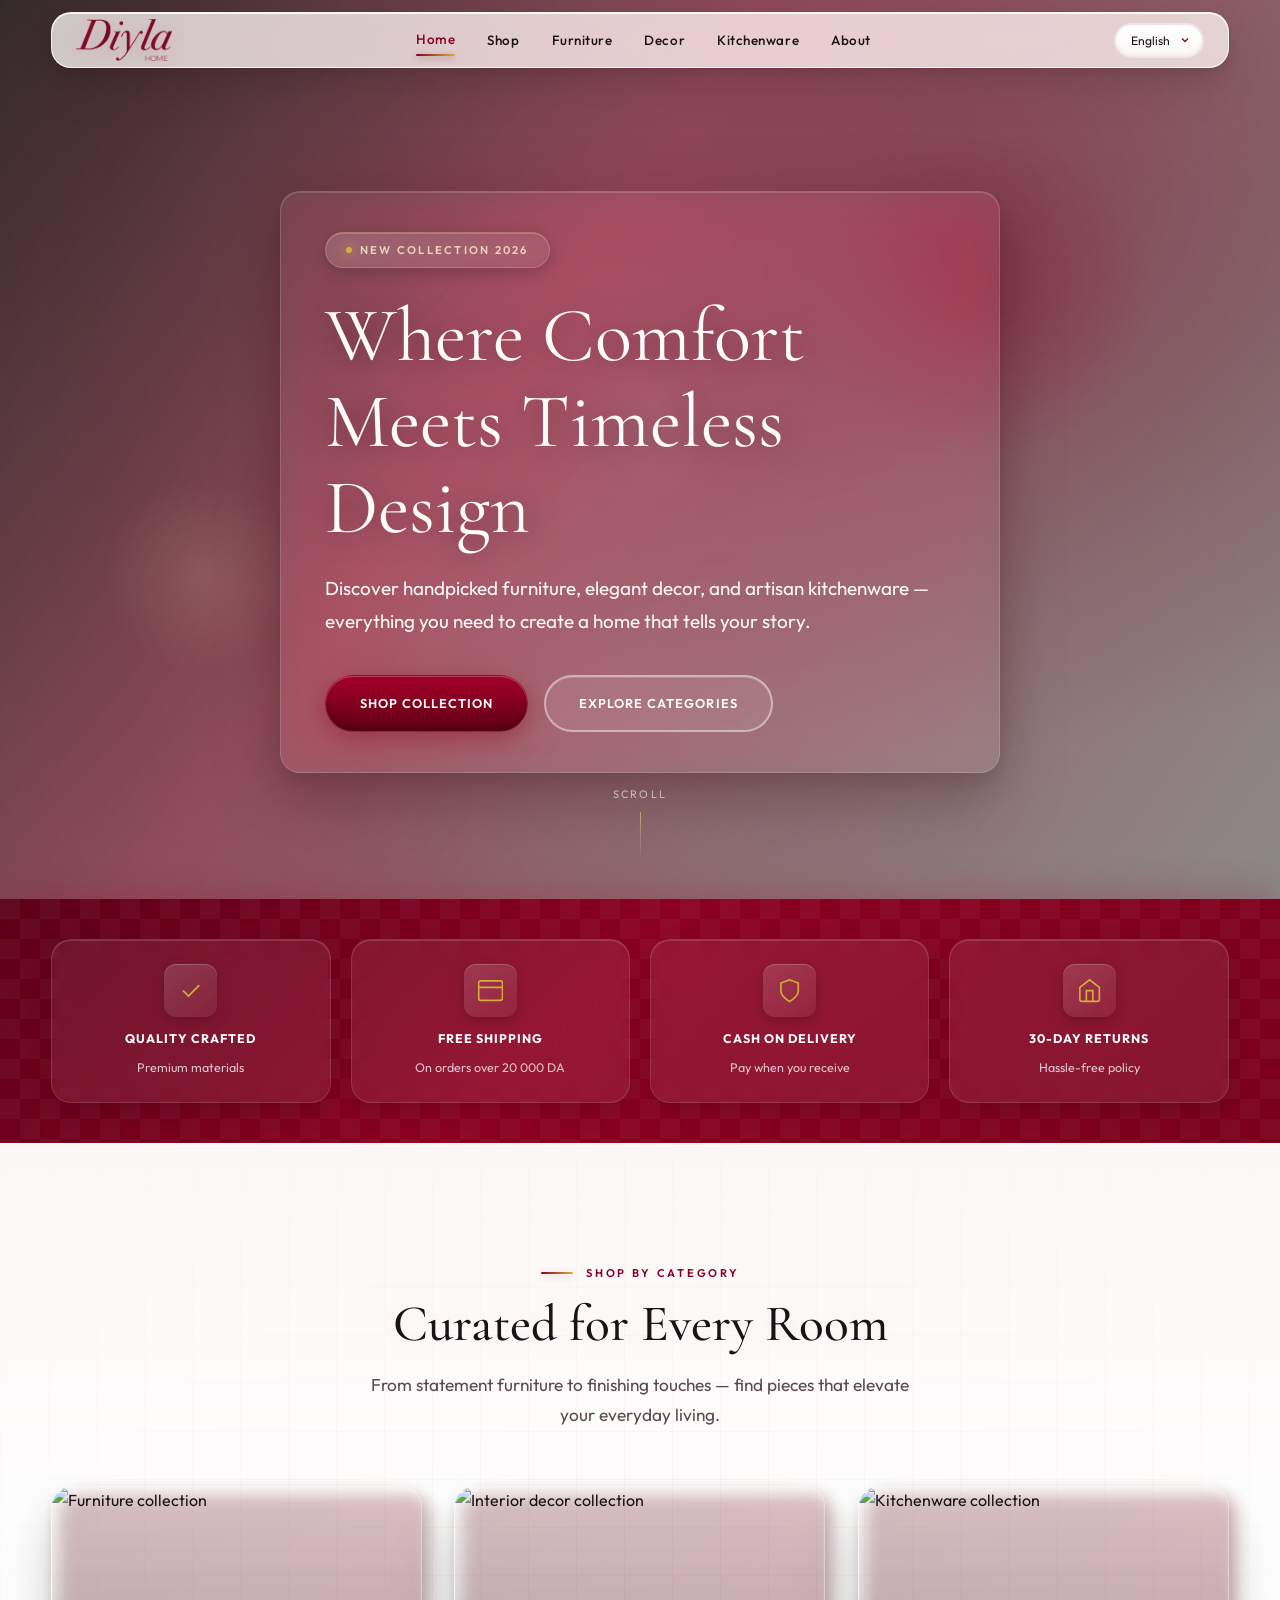
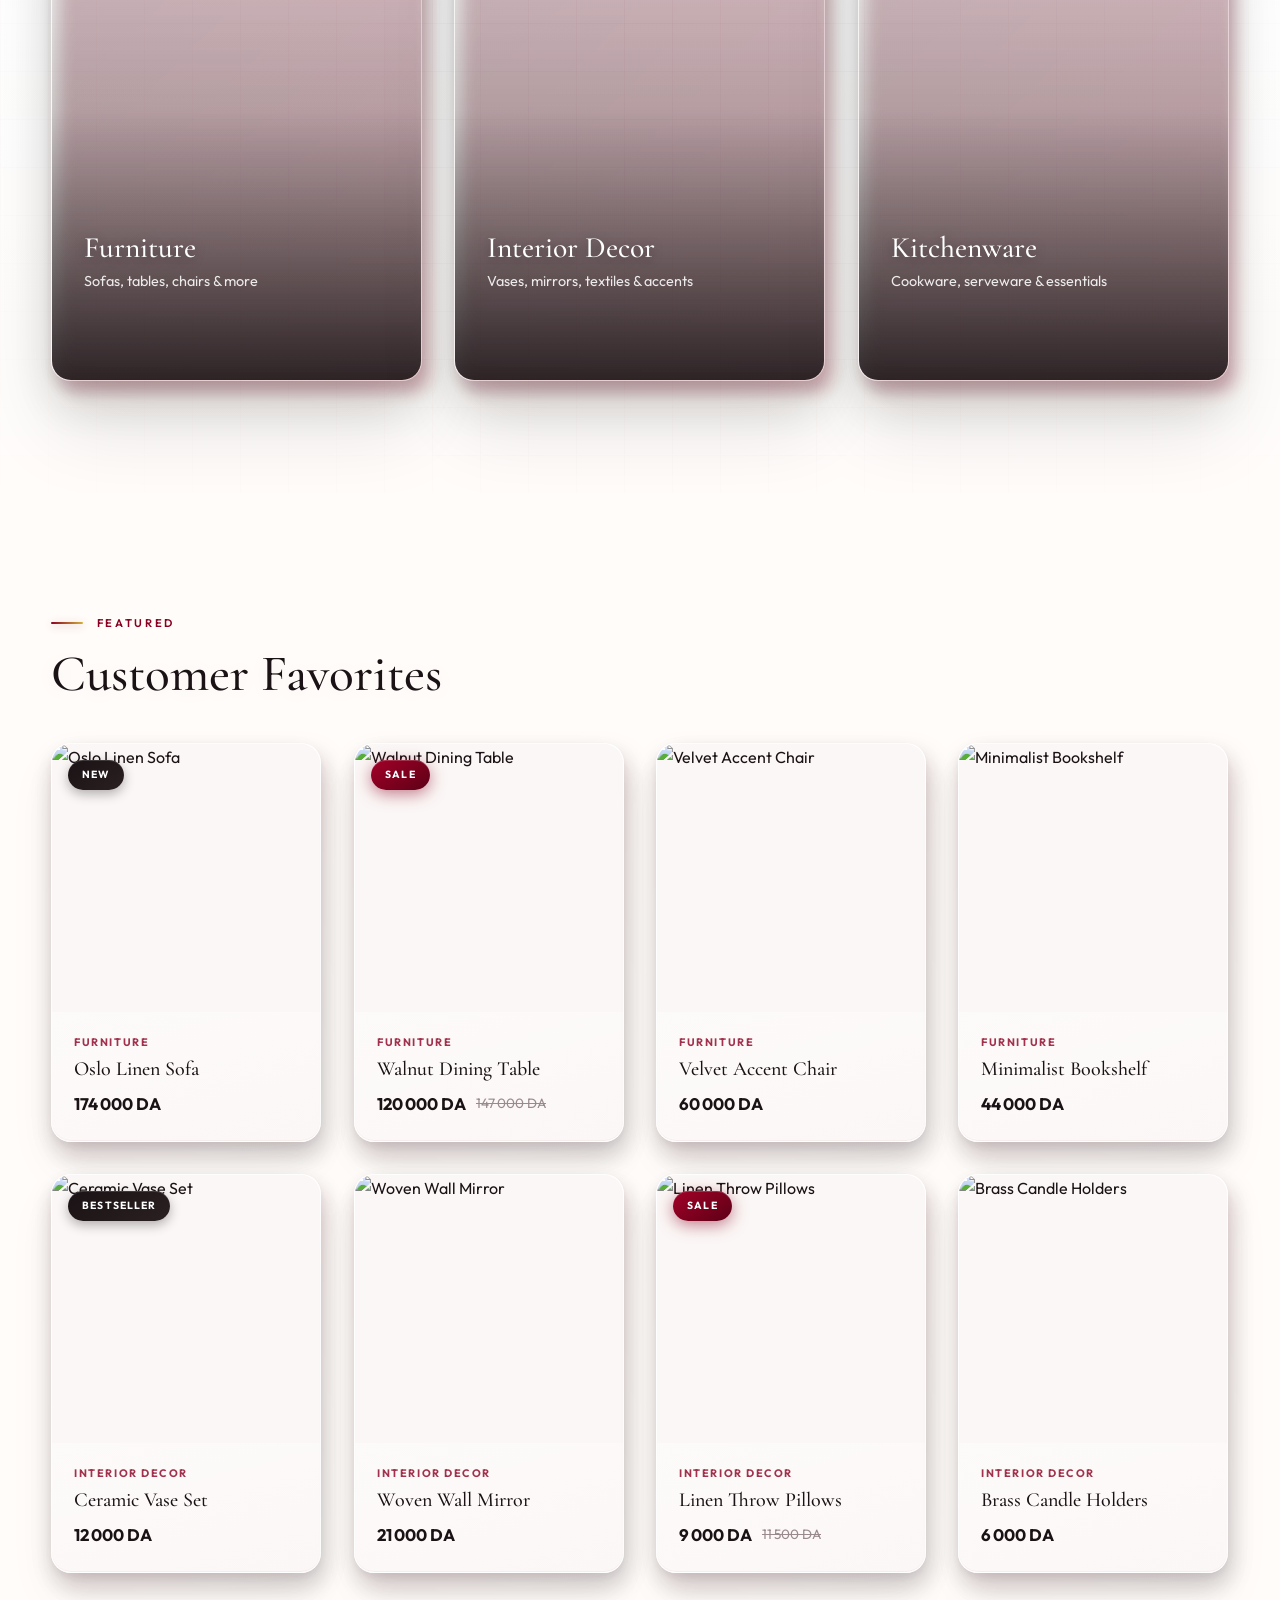
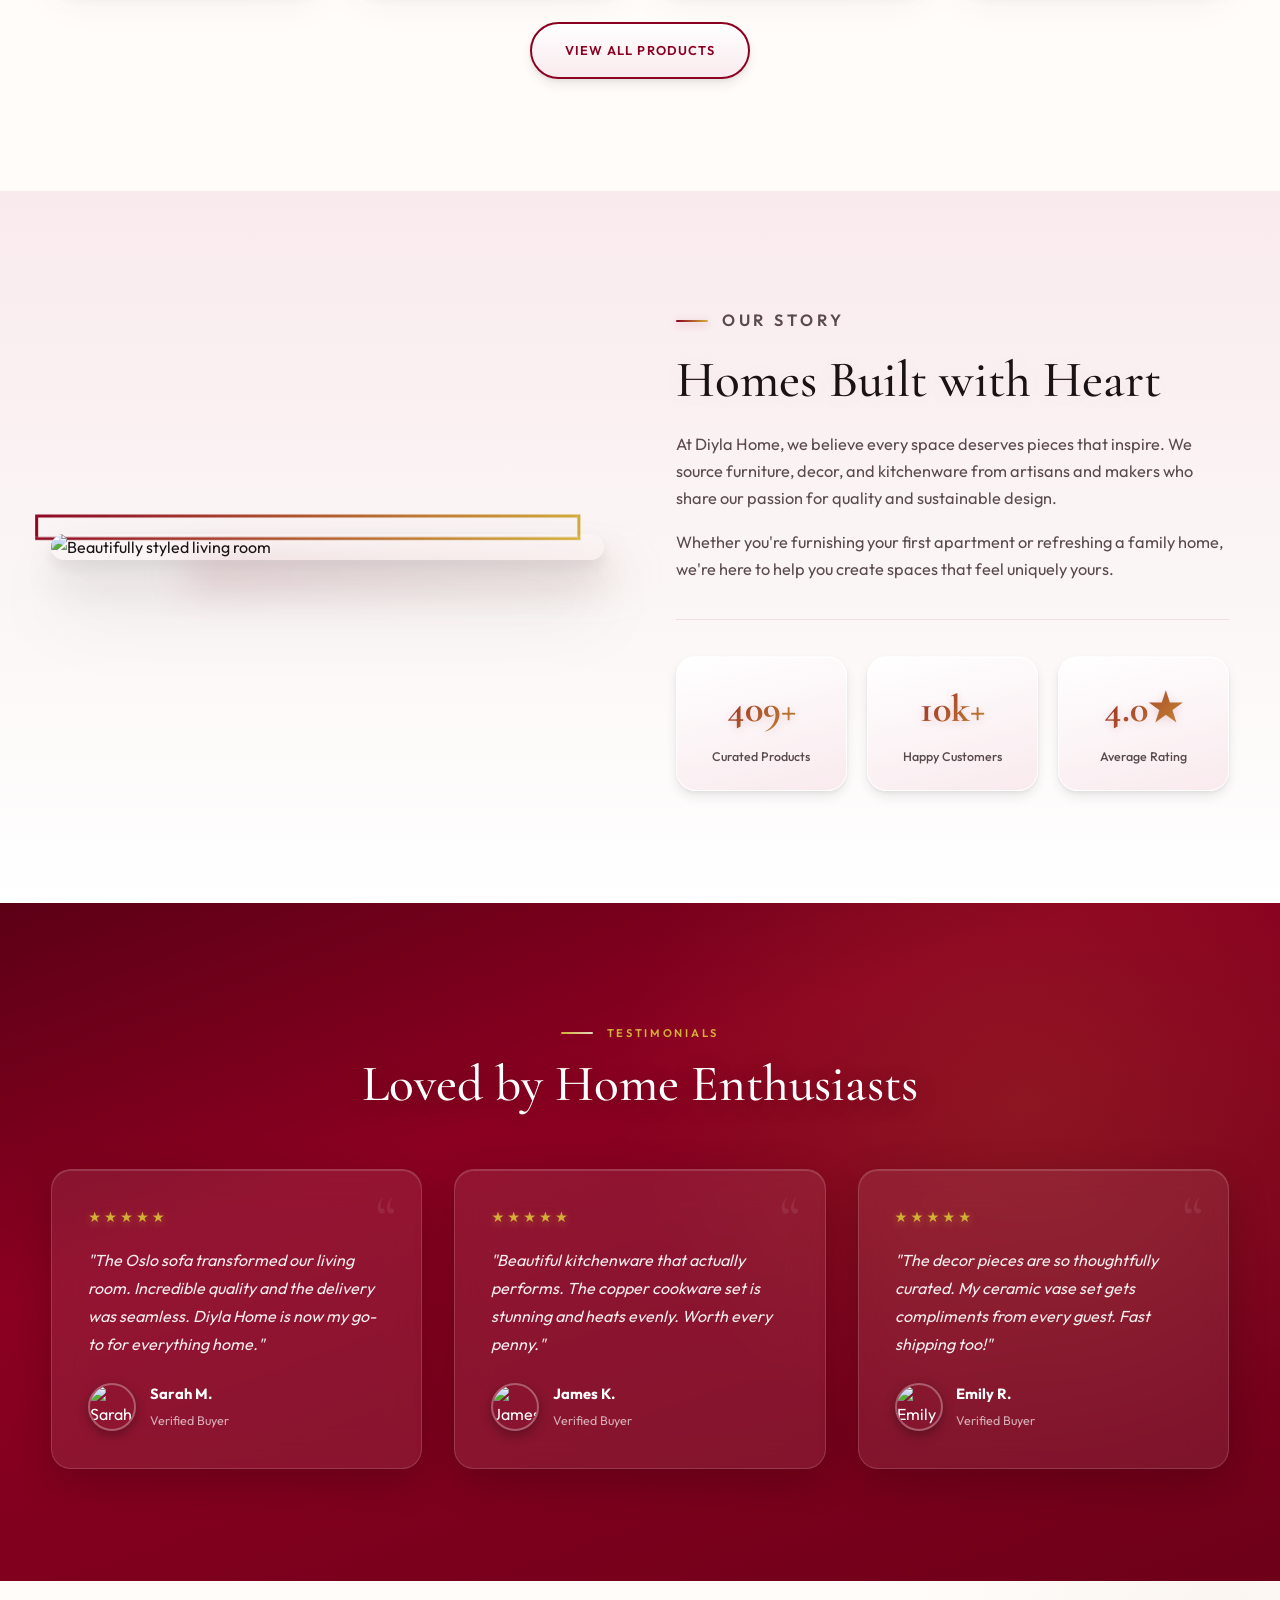
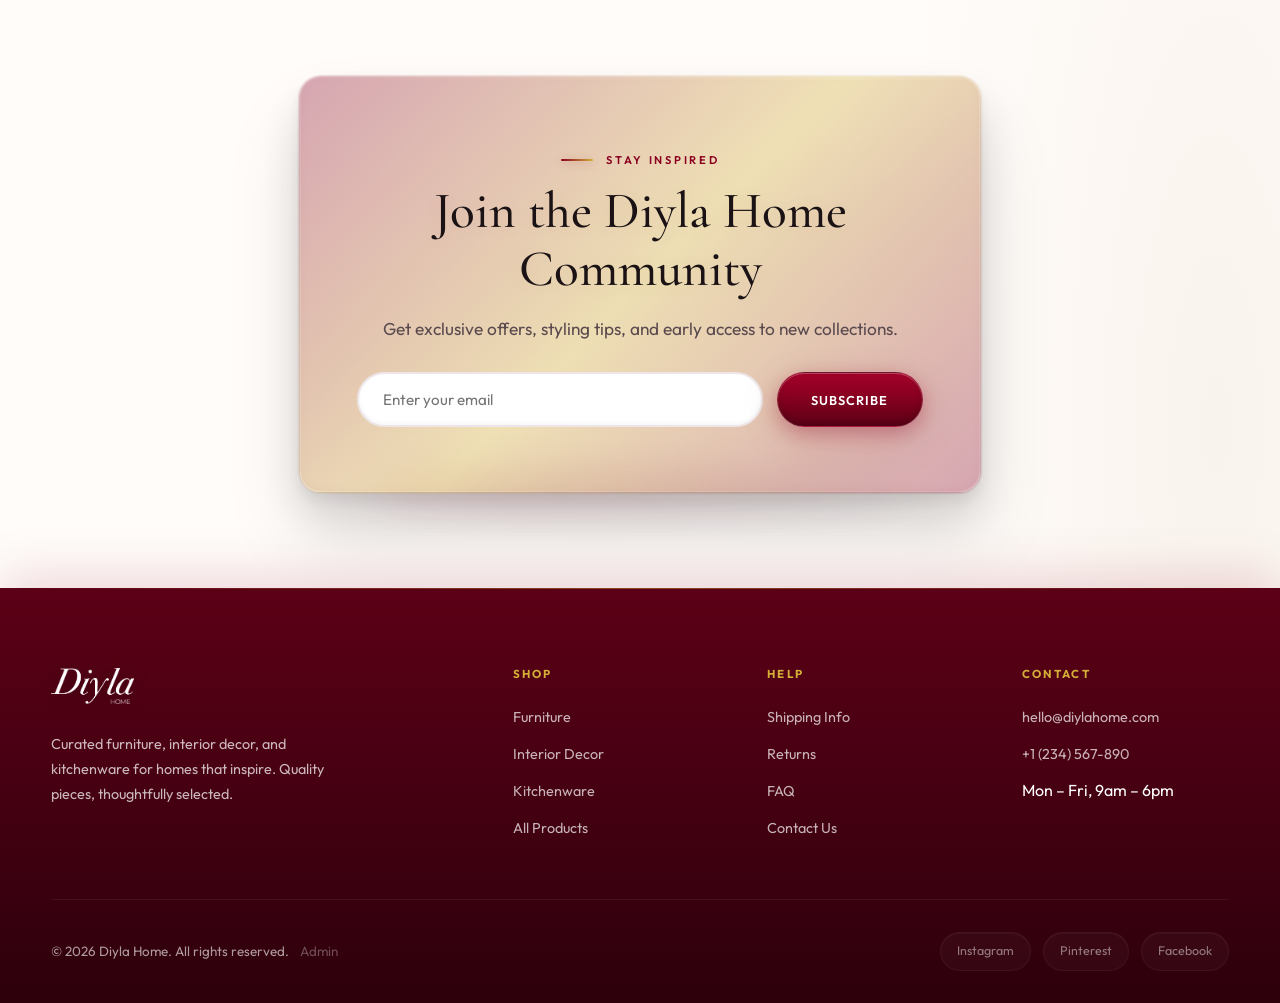
==== index.html @ 3c507c78 "Initial commit: Diyla Home storefront Static e-commerce site with shop, checkout, and admin dashboar" ====
<!DOCTYPE html>
<html lang="en" dir="ltr">
<head>
  <meta charset="UTF-8">
  <meta name="viewport" content="width=device-width, initial-scale=1.0">
  <meta name="description" content="Diyla Home — Curated furniture, interior decor, and kitchenware to transform your living space.">
  <title>Diyla Home — Furniture, Decor & Kitchenware</title>
  <link rel="preconnect" href="https://fonts.googleapis.com">
  <link rel="preconnect" href="https://fonts.gstatic.com" crossorigin>
  <link href="https://fonts.googleapis.com/css2?family=Cormorant+Garamond:ital,wght@0,400;0,500;0,600;1,400&family=Noto+Sans+Arabic:wght@300;400;500;600&family=Outfit:wght@300;400;500;600&display=swap" rel="stylesheet">
  <link rel="icon" href="assets/logo.png" type="image/png">
  <link rel="stylesheet" href="css/styles.css">
</head>
<body data-page="home">
  <!-- Header -->
  <header class="header">
    <div class="container header-inner">
      <a href="index.html" class="logo"><img src="assets/logo.png" alt="Diyla Home"></a>
      <nav class="nav">
        <a href="index.html" class="active" data-i18n="nav.home">Home</a>
        <a href="shop.html" data-i18n="nav.shop">Shop</a>
        <a href="shop.html?category=furniture" data-i18n="nav.furniture">Furniture</a>
        <a href="shop.html?category=decor" data-i18n="nav.decor">Decor</a>
        <a href="shop.html?category=kitchenware" data-i18n="nav.kitchenware">Kitchenware</a>
        <a href="#about" data-i18n="nav.about">About</a>
      </nav>
      <div class="header-actions">
        <select id="lang-switcher" class="lang-switcher" data-i18n-aria="aria.language" aria-label="Language">
          <option value="en">English</option>
          <option value="ar">العربية</option>
        </select>
        <button type="button" class="menu-toggle" data-i18n-aria="aria.toggleMenu" aria-label="Toggle menu">
          <span></span><span></span><span></span>
        </button>
      </div>
    </div>
    <nav class="mobile-nav">
      <a href="index.html" data-i18n="nav.home">Home</a>
      <a href="shop.html" data-i18n="nav.shop">Shop</a>
      <a href="shop.html?category=furniture" data-i18n="nav.furniture">Furniture</a>
      <a href="shop.html?category=decor" data-i18n="nav.decor">Decor</a>
      <a href="shop.html?category=kitchenware" data-i18n="nav.kitchenware">Kitchenware</a>
      <a href="#about" data-i18n="nav.about">About</a>
    </nav>
  </header>

  <!-- Hero -->
  <section class="hero">
    <div class="hero-bg" style="background-image: url('https://images.unsplash.com/photo-1618221195710-dd6b41faaea6?w=1920&q=80')"></div>
    <div class="hero-overlay"></div>
    <div class="hero-orbs" aria-hidden="true">
      <div class="hero-orb hero-orb--1"></div>
      <div class="hero-orb hero-orb--2"></div>
      <div class="hero-orb hero-orb--3"></div>
    </div>
    <div class="container hero-content">
      <div class="hero-panel">
        <span class="hero-badge" data-i18n="hero.badge">New Collection 2026</span>
        <h1 data-i18n="hero.title">Where Comfort Meets Timeless Design</h1>
        <p data-i18n="hero.subtitle">Discover handpicked furniture, elegant decor, and artisan kitchenware — everything you need to create a home that tells your story.</p>
        <div class="hero-buttons">
          <a href="shop.html" class="btn btn-primary" data-i18n="hero.shopCollection">Shop Collection</a>
          <a href="#categories" class="btn btn-outline" data-i18n="hero.exploreCategories">Explore Categories</a>
        </div>
      </div>
    </div>
    <div class="hero-scroll" aria-hidden="true">
      <span>Scroll</span>
      <div class="hero-scroll-line"></div>
    </div>
  </section>

  <!-- Trust Bar -->
  <section class="trust-bar">
    <div class="container trust-items">
      <div class="trust-item">
        <svg viewBox="0 0 24 24" fill="none" stroke="currentColor" stroke-width="1.5"><path d="M5 12l5 5L20 7"/></svg>
        <strong data-i18n="trust.qualityTitle">Quality Crafted</strong>
        <span data-i18n="trust.qualityDesc">Premium materials</span>
      </div>
      <div class="trust-item">
        <svg viewBox="0 0 24 24" fill="none" stroke="currentColor" stroke-width="1.5"><rect x="1" y="3" width="22" height="18" rx="2"/><path d="M1 9h22"/></svg>
        <strong data-i18n="trust.shippingTitle">Free Shipping</strong>
        <span data-i18n="trust.shippingDesc">On orders over 20 000 DA</span>
      </div>
      <div class="trust-item">
        <svg viewBox="0 0 24 24" fill="none" stroke="currentColor" stroke-width="1.5"><path d="M12 22s8-4 8-10V5l-8-3-8 3v7c0 6 8 10 8 10z"/></svg>
        <strong data-i18n="trust.secureTitle">Cash on Delivery</strong>
        <span data-i18n="trust.secureDesc">Pay when you receive</span>
      </div>
      <div class="trust-item">
        <svg viewBox="0 0 24 24" fill="none" stroke="currentColor" stroke-width="1.5"><path d="M3 9l9-7 9 7v11a2 2 0 01-2 2H5a2 2 0 01-2-2z"/><polyline points="9 22 9 12 15 12 15 22"/></svg>
        <strong data-i18n="trust.returnsTitle">30-Day Returns</strong>
        <span data-i18n="trust.returnsDesc">Hassle-free policy</span>
      </div>
    </div>
  </section>

  <!-- Categories -->
  <section class="categories reveal" id="categories">
    <div class="mesh-bg" aria-hidden="true"></div>
    <div class="container">
      <div class="section-header">
        <p class="section-label" data-i18n="categories.label">Shop by Category</p>
        <h2 class="section-title" data-i18n="categories.title">Curated for Every Room</h2>
        <p class="section-subtitle" data-i18n="categories.subtitle">From statement furniture to finishing touches — find pieces that elevate your everyday living.</p>
      </div>
      <div class="category-grid">
        <a href="shop.html?category=furniture" class="category-card reveal reveal-delay-1">
          <div class="category-card-inner">
            <img src="https://images.unsplash.com/photo-1616486338812-3dadae4b4ace?w=600&q=80" alt="Furniture collection">
            <div class="category-overlay">
              <h3 data-i18n="categories.furniture">Furniture</h3>
              <p data-i18n="categories.furnitureDesc">Sofas, tables, chairs & more</p>
              <span class="category-link" data-i18n="categories.shopNow">Shop Now →</span>
            </div>
          </div>
        </a>
        <a href="shop.html?category=decor" class="category-card reveal reveal-delay-2">
          <div class="category-card-inner">
            <img src="https://images.unsplash.com/photo-1616046229476-9f4d7d3e8ea1?w=600&q=80" alt="Interior decor collection">
            <div class="category-overlay">
              <h3 data-i18n="categories.decor">Interior Decor</h3>
              <p data-i18n="categories.decorDesc">Vases, mirrors, textiles & accents</p>
              <span class="category-link" data-i18n="categories.shopNow">Shop Now →</span>
            </div>
          </div>
        </a>
        <a href="shop.html?category=kitchenware" class="category-card reveal reveal-delay-3">
          <div class="category-card-inner">
            <img src="https://images.unsplash.com/photo-1556911220-bff31c812dba?w=600&q=80" alt="Kitchenware collection">
            <div class="category-overlay">
              <h3 data-i18n="categories.kitchenware">Kitchenware</h3>
              <p data-i18n="categories.kitchenwareDesc">Cookware, serveware & essentials</p>
              <span class="category-link" data-i18n="categories.shopNow">Shop Now →</span>
            </div>
          </div>
        </a>
      </div>
    </div>
  </section>

  <!-- Featured Products -->
  <section class="featured reveal">
    <div class="container">
      <div class="section-header" style="text-align:left;margin-bottom:2.5rem">
        <p class="section-label" data-i18n="featured.label">Featured</p>
        <h2 class="section-title" data-i18n="featured.title">Customer Favorites</h2>
      </div>
      <div class="product-grid"></div>
      <div style="text-align:center;margin-top:3rem">
        <a href="shop.html" class="btn btn-outline" data-i18n="featured.viewAll">View All Products</a>
      </div>
    </div>
  </section>

  <!-- Story -->
  <section class="story reveal" id="about">
    <div class="container story-grid">
      <div class="story-image">
        <div class="story-frame">
          <img src="https://images.unsplash.com/photo-1618220179428-22790b461013?w=700&q=80" alt="Beautifully styled living room">
        </div>
      </div>
      <div class="story-content">
        <p class="section-label" data-i18n="story.label">Our Story</p>
        <h2 class="section-title" data-i18n="story.title">Homes Built with Heart</h2>
        <p data-i18n="story.p1">At Diyla Home, we believe every space deserves pieces that inspire. We source furniture, decor, and kitchenware from artisans and makers who share our passion for quality and sustainable design.</p>
        <p data-i18n="story.p2">Whether you're furnishing your first apartment or refreshing a family home, we're here to help you create spaces that feel uniquely yours.</p>
        <div class="story-stats">
          <div class="stat">
            <strong>500+</strong>
            <span data-i18n="story.products">Curated Products</span>
          </div>
          <div class="stat">
            <strong>10k+</strong>
            <span data-i18n="story.customers">Happy Customers</span>
          </div>
          <div class="stat">
            <strong>4.9★</strong>
            <span data-i18n="story.rating">Average Rating</span>
          </div>
        </div>
      </div>
    </div>
  </section>

  <!-- Testimonials -->
  <section class="testimonials reveal">
    <div class="container">
      <div class="section-header">
        <p class="section-label" data-i18n="testimonials.label">Testimonials</p>
        <h2 class="section-title" data-i18n="testimonials.title">Loved by Home Enthusiasts</h2>
      </div>
      <div class="testimonial-grid">
        <div class="testimonial-card reveal reveal-delay-1">
          <div class="testimonial-stars">★★★★★</div>
          <p data-i18n="testimonials.quote1">"The Oslo sofa transformed our living room. Incredible quality and the delivery was seamless. Diyla Home is now my go-to for everything home."</p>
          <div class="testimonial-author">
            <img src="https://images.unsplash.com/photo-1494790108377-be9c29b29330?w=100&q=80" alt="Sarah M.">
            <div>
              <strong>Sarah M.</strong>
              <span data-i18n="testimonials.verified">Verified Buyer</span>
            </div>
          </div>
        </div>
        <div class="testimonial-card reveal reveal-delay-2">
          <div class="testimonial-stars">★★★★★</div>
          <p data-i18n="testimonials.quote2">"Beautiful kitchenware that actually performs. The copper cookware set is stunning and heats evenly. Worth every penny."</p>
          <div class="testimonial-author">
            <img src="https://images.unsplash.com/photo-1507003211169-0a1dd7228f2d?w=100&q=80" alt="James K.">
            <div>
              <strong>James K.</strong>
              <span data-i18n="testimonials.verified">Verified Buyer</span>
            </div>
          </div>
        </div>
        <div class="testimonial-card reveal reveal-delay-3">
          <div class="testimonial-stars">★★★★★</div>
          <p data-i18n="testimonials.quote3">"The decor pieces are so thoughtfully curated. My ceramic vase set gets compliments from every guest. Fast shipping too!"</p>
          <div class="testimonial-author">
            <img src="https://images.unsplash.com/photo-1438761681033-6461ffad8d80?w=100&q=80" alt="Emily R.">
            <div>
              <strong>Emily R.</strong>
              <span data-i18n="testimonials.verified">Verified Buyer</span>
            </div>
          </div>
        </div>
      </div>
    </div>
  </section>

  <!-- Newsletter -->
  <section class="newsletter reveal">
    <div class="container">
      <div class="newsletter-box">
        <p class="section-label" data-i18n="newsletter.label">Stay Inspired</p>
        <h2 class="section-title" data-i18n="newsletter.title">Join the Diyla Home Community</h2>
        <p class="section-subtitle" style="margin:0 auto" data-i18n="newsletter.subtitle">Get exclusive offers, styling tips, and early access to new collections.</p>
        <form class="newsletter-form">
          <input type="email" data-i18n-placeholder="newsletter.placeholder" placeholder="Enter your email" required data-i18n-aria="aria.email" aria-label="Email address">
          <button type="submit" class="btn btn-primary" data-i18n="newsletter.subscribe">Subscribe</button>
        </form>
      </div>
    </div>
  </section>

  <!-- Footer -->
  <footer class="footer">
    <div class="container">
      <div class="footer-grid">
        <div class="footer-brand">
          <a href="index.html" class="logo logo--on-dark"><img src="assets/logo-white.png" alt="Diyla Home"></a>
          <p data-i18n="footer.tagline">Curated furniture, interior decor, and kitchenware for homes that inspire. Quality pieces, thoughtfully selected.</p>
        </div>
        <div>
          <h4 data-i18n="footer.shop">Shop</h4>
          <ul>
            <li><a href="shop.html?category=furniture" data-i18n="nav.furniture">Furniture</a></li>
            <li><a href="shop.html?category=decor" data-i18n="footer.interiorDecor">Interior Decor</a></li>
            <li><a href="shop.html?category=kitchenware" data-i18n="nav.kitchenware">Kitchenware</a></li>
            <li><a href="shop.html" data-i18n="footer.allProducts">All Products</a></li>
          </ul>
        </div>
        <div>
          <h4 data-i18n="footer.help">Help</h4>
          <ul>
            <li><a href="#" data-i18n="footer.shippingInfo">Shipping Info</a></li>
            <li><a href="#" data-i18n="footer.returns">Returns</a></li>
            <li><a href="#" data-i18n="footer.faq">FAQ</a></li>
            <li><a href="#" data-i18n="footer.contactUs">Contact Us</a></li>
          </ul>
        </div>
        <div>
          <h4 data-i18n="footer.contact">Contact</h4>
          <ul>
            <li><a href="mailto:hello@diylahome.com">hello@diylahome.com</a></li>
            <li><a href="tel:+1234567890">+1 (234) 567-890</a></li>
            <li data-i18n="footer.hours">Mon – Fri, 9am – 6pm</li>
          </ul>
        </div>
      </div>
      <div class="footer-bottom">
        <span><span data-i18n="footer.copyright">© 2026 Diyla Home. All rights reserved.</span> <a href="admin/login.html" style="opacity:0.5;margin-left:0.5rem" data-i18n="footer.admin">Admin</a></span>
        <div class="social-links">
          <a href="#" data-i18n-aria="aria.instagram" aria-label="Instagram">Instagram</a>
          <a href="#" data-i18n-aria="aria.pinterest" aria-label="Pinterest">Pinterest</a>
          <a href="#" data-i18n-aria="aria.facebook" aria-label="Facebook">Facebook</a>
        </div>
      </div>
    </div>
  </footer>

  <button type="button" class="back-to-top" aria-label="Back to top">
    <svg viewBox="0 0 24 24" fill="none" stroke="currentColor" stroke-width="2">
      <path d="M12 19V5M5 12l7-7 7 7"/>
    </svg>
  </button>

  <script src="js/locales/en.js"></script>
  <script src="js/locales/ar.js"></script>
  <script src="js/i18n.js"></script>
  <script src="js/products.js"></script>
  <script src="js/orders.js"></script>
  <script src="js/cart.js"></script>
  <script src="js/effects.js"></script>
  <script src="js/main.js"></script>
</body>
</html>
---- css/styles.css ----
/* Diyla Home — 3D Premium Experience */

:root {
  --color-cream: #fbf7f6;
  --color-warm-white: #fffcfa;
  --color-charcoal: #1a1214;
  --color-stone: #5a4a4e;
  --color-muted: #9a8a8e;
  --color-brand: #8b0021;
  --color-brand-dark: #5c0016;
  --color-brand-mid: #6e0019;
  --color-brand-light: #f9eaee;
  --color-brand-glow: rgba(139, 0, 33, 0.22);
  --color-accent: #c9a87c;
  --color-accent-light: #e8d5bc;
  --color-gold: #d4af37;
  --color-border: #ede5e7;
  --font-display: "Cormorant Garamond", Georgia, serif;
  --font-body: "Outfit", system-ui, sans-serif;
  --shadow-3d-sm: 0 2px 4px rgba(26, 18, 20, 0.06), 0 6px 12px rgba(26, 18, 20, 0.08);
  --shadow-3d-md: 0 4px 8px rgba(26, 18, 20, 0.06), 0 12px 28px rgba(26, 18, 20, 0.1), 0 24px 48px rgba(26, 18, 20, 0.06);
  --shadow-3d-lg: 0 8px 16px rgba(26, 18, 20, 0.08), 0 24px 48px rgba(26, 18, 20, 0.12), 0 48px 80px rgba(26, 18, 20, 0.1);
  --shadow-brand: 0 6px 20px rgba(139, 0, 33, 0.3), 0 12px 40px rgba(139, 0, 33, 0.15);
  --shadow-inset: inset 0 1px 0 rgba(255, 255, 255, 0.6), inset 0 -2px 4px rgba(26, 18, 20, 0.04);
  --radius: 12px;
  --radius-lg: 20px;
  --radius-pill: 100px;
  --transition: 0.4s cubic-bezier(0.34, 1.2, 0.64, 1);
  --header-height: 80px;
  --perspective: 1400px;
}

*, *::before, *::after { box-sizing: border-box; margin: 0; padding: 0; }

html { scroll-behavior: smooth; }

body {
  font-family: var(--font-body);
  font-size: 16px;
  line-height: 1.65;
  color: var(--color-charcoal);
  background: var(--color-warm-white);
  -webkit-font-smoothing: antialiased;
  overflow-x: hidden;
  perspective: var(--perspective);
}

body::before {
  content: "";
  position: fixed;
  inset: 0;
  background:
    radial-gradient(ellipse 70% 50% at 10% 0%, var(--color-brand-glow), transparent 55%),
    radial-gradient(ellipse 50% 40% at 95% 90%, rgba(201, 168, 124, 0.1), transparent 50%),
    radial-gradient(ellipse 40% 30% at 50% 50%, rgba(139, 0, 33, 0.03), transparent 60%);
  pointer-events: none;
  z-index: -2;
}

.mesh-bg {
  position: absolute;
  inset: 0;
  background-image:
    linear-gradient(rgba(139, 0, 33, 0.03) 1px, transparent 1px),
    linear-gradient(90deg, rgba(139, 0, 33, 0.03) 1px, transparent 1px);
  background-size: 48px 48px;
  mask-image: radial-gradient(ellipse 80% 70% at 50% 50%, black, transparent);
  pointer-events: none;
  z-index: 0;
}

img { max-width: 100%; height: auto; display: block; }
a { color: inherit; text-decoration: none; }
button { font-family: inherit; cursor: pointer; border: none; background: none; }
ul { list-style: none; }

.container {
  width: min(1280px, 92%);
  margin: 0 auto;
  position: relative;
  z-index: 1;
}

/* Typography */
h1, h2, h3, h4 {
  font-family: var(--font-display);
  font-weight: 500;
  line-height: 1.12;
}

.section-label {
  font-size: 0.7rem;
  font-weight: 600;
  letter-spacing: 0.24em;
  text-transform: uppercase;
  color: var(--color-brand);
  margin-bottom: 0.85rem;
  display: inline-flex;
  align-items: center;
  gap: 0.85rem;
}

.section-label::before {
  content: "";
  width: 32px;
  height: 2px;
  background: linear-gradient(90deg, var(--color-brand), var(--color-gold));
  border-radius: 2px;
  box-shadow: 0 2px 8px rgba(139, 0, 33, 0.3);
}

.section-title {
  font-size: clamp(2.1rem, 4.5vw, 3.2rem);
  color: var(--color-charcoal);
  margin-bottom: 1rem;
  text-shadow: 0 2px 20px rgba(139, 0, 33, 0.08);
}

.section-subtitle {
  font-size: 1.08rem;
  color: var(--color-stone);
  max-width: 560px;
  line-height: 1.75;
}

.section-header { text-align: center; margin-bottom: 3.5rem; }
.section-header .section-subtitle { margin: 0 auto; }

/* 3D Buttons */
.btn {
  display: inline-flex;
  align-items: center;
  justify-content: center;
  gap: 0.5rem;
  padding: 1rem 2.1rem;
  font-size: 0.8rem;
  font-weight: 600;
  letter-spacing: 0.08em;
  text-transform: uppercase;
  border-radius: var(--radius-pill);
  transition: all var(--transition);
  position: relative;
  transform-style: preserve-3d;
}

.btn-primary {
  background: linear-gradient(180deg, #a30028 0%, var(--color-brand) 40%, var(--color-brand-dark) 100%);
  color: white;
  box-shadow:
    var(--shadow-brand),
    inset 0 1px 0 rgba(255, 255, 255, 0.25),
    inset 0 -3px 6px rgba(0, 0, 0, 0.15);
  border: 1px solid rgba(255, 255, 255, 0.1);
}

.btn-primary:hover {
  transform: translateY(-4px) translateZ(8px);
  box-shadow:
    0 14px 36px rgba(139, 0, 33, 0.4),
    0 6px 16px rgba(139, 0, 33, 0.2),
    inset 0 1px 0 rgba(255, 255, 255, 0.3);
}

.btn-primary:active {
  transform: translateY(-1px);
  box-shadow: 0 4px 12px rgba(139, 0, 33, 0.3), inset 0 2px 6px rgba(0, 0, 0, 0.2);
}

.btn-outline {
  border: 2px solid var(--color-brand);
  color: var(--color-brand);
  background: linear-gradient(180deg, white, var(--color-brand-light));
  box-shadow: var(--shadow-3d-sm), inset 0 1px 0 white;
}

.btn-outline:hover {
  background: linear-gradient(180deg, var(--color-brand), var(--color-brand-dark));
  color: white;
  transform: translateY(-3px);
  box-shadow: var(--shadow-brand);
}

.btn-ghost { color: var(--color-charcoal); padding: 0.55rem; border-radius: var(--radius); }
.btn-ghost:hover { color: var(--color-brand); background: var(--color-brand-light); }

/* Header — floating glass bar */
.header {
  position: fixed;
  top: 0;
  left: 0;
  right: 0;
  z-index: 1000;
  padding: 0.75rem 0;
  transition: all var(--transition);
}

.header-inner {
  display: flex;
  align-items: center;
  justify-content: space-between;
  height: 56px;
  padding: 0 1.5rem;
  background: rgba(255, 252, 250, 0.75);
  backdrop-filter: blur(24px) saturate(1.6);
  -webkit-backdrop-filter: blur(24px) saturate(1.6);
  border: 1px solid rgba(255, 255, 255, 0.8);
  border-radius: var(--radius-lg);
  box-shadow:
    var(--shadow-3d-md),
    inset 0 1px 0 rgba(255, 255, 255, 0.9),
    0 0 0 1px rgba(139, 0, 33, 0.04);
  transform: translateZ(0);
}

.header.scrolled .header-inner {
  background: rgba(255, 252, 250, 0.92);
  box-shadow: var(--shadow-3d-lg), 0 0 40px rgba(139, 0, 33, 0.06);
}

.logo { display: inline-flex; align-items: center; line-height: 0; flex-shrink: 0; }
.logo img { display: block; height: 38px; width: auto; object-fit: contain; }
.header .logo img {
  height: 42px;
  filter: drop-shadow(0 4px 12px rgba(139, 0, 33, 0.2));
  transition: transform var(--transition), filter var(--transition);
}
.logo:hover img { transform: scale(1.05) translateZ(4px); filter: drop-shadow(0 6px 16px rgba(139, 0, 33, 0.35)); }
.logo--on-dark img { height: 36px; filter: drop-shadow(0 2px 8px rgba(0, 0, 0, 0.3)); }

.nav { display: flex; align-items: center; gap: 2rem; }

.nav a {
  font-size: 0.84rem;
  font-weight: 500;
  letter-spacing: 0.04em;
  position: relative;
  padding: 0.4rem 0;
  transition: color var(--transition), transform var(--transition);
}

.nav a::after {
  content: "";
  position: absolute;
  bottom: 0;
  left: 0;
  width: 0;
  height: 2px;
  background: linear-gradient(90deg, var(--color-brand), var(--color-gold));
  border-radius: 2px;
  box-shadow: 0 2px 6px rgba(139, 0, 33, 0.4);
  transition: width var(--transition);
}

.nav a:hover, .nav a.active { color: var(--color-brand); transform: translateY(-1px); }
.nav a:hover::after, .nav a.active::after { width: 100%; }

.header-actions { display: flex; align-items: center; gap: 0.65rem; }

.menu-toggle { display: none; flex-direction: column; gap: 5px; padding: 0.5rem; }
.menu-toggle span {
  display: block;
  width: 22px;
  height: 2px;
  background: var(--color-charcoal);
  border-radius: 2px;
  transition: all var(--transition);
}

/* Hero — immersive 3D scene */
.hero {
  position: relative;
  min-height: 100vh;
  display: flex;
  align-items: center;
  overflow: hidden;
  perspective: var(--perspective);
}

.hero-bg {
  position: absolute;
  inset: -5%;
  background-size: cover;
  background-position: center;
  transform: scale(1.08);
  will-change: transform;
  transition: transform 0.1s linear;
}

.hero-overlay {
  position: absolute;
  inset: 0;
  background:
    linear-gradient(125deg, rgba(26, 18, 20, 0.88) 0%, rgba(92, 0, 22, 0.65) 40%, rgba(26, 18, 20, 0.5) 100%),
    radial-gradient(ellipse at 75% 25%, rgba(139, 0, 33, 0.35), transparent 55%),
    radial-gradient(ellipse at 20% 80%, rgba(201, 168, 124, 0.12), transparent 50%);
}

.hero-orbs { position: absolute; inset: 0; overflow: hidden; pointer-events: none; z-index: 1; }

.hero-orb {
  position: absolute;
  border-radius: 50%;
  filter: blur(1px);
  animation: floatOrb 8s ease-in-out infinite;
}

.hero-orb--1 {
  width: 320px; height: 320px;
  top: 15%; right: 10%;
  background: radial-gradient(circle, rgba(139, 0, 33, 0.25), transparent 70%);
  animation-delay: 0s;
}

.hero-orb--2 {
  width: 200px; height: 200px;
  bottom: 25%; left: 8%;
  background: radial-gradient(circle, rgba(201, 168, 124, 0.2), transparent 70%);
  animation-delay: -3s;
}

.hero-orb--3 {
  width: 140px; height: 140px;
  top: 40%; left: 45%;
  background: radial-gradient(circle, rgba(255, 255, 255, 0.08), transparent 70%);
  animation-delay: -5s;
}

@keyframes floatOrb {
  0%, 100% { transform: translateY(0) translateZ(0) scale(1); }
  50% { transform: translateY(-30px) translateZ(20px) scale(1.05); }
}

.hero-content {
  position: relative;
  z-index: 2;
  padding: calc(var(--header-height) + 4rem) 0 5rem;
  max-width: 720px;
  color: var(--color-warm-white);
}

.hero-panel {
  padding: 2.5rem 2.75rem;
  background: rgba(255, 255, 255, 0.06);
  backdrop-filter: blur(20px) saturate(1.4);
  border: 1px solid rgba(255, 255, 255, 0.15);
  border-radius: var(--radius-lg);
  box-shadow:
    var(--shadow-3d-lg),
    inset 0 1px 0 rgba(255, 255, 255, 0.15),
    0 0 60px rgba(139, 0, 33, 0.15);
  transform: translateZ(30px);
  transform-style: preserve-3d;
}

.hero-badge {
  display: inline-flex;
  align-items: center;
  gap: 0.5rem;
  padding: 0.5rem 1.25rem;
  background: linear-gradient(135deg, rgba(255, 255, 255, 0.12), rgba(255, 255, 255, 0.04));
  backdrop-filter: blur(12px);
  border: 1px solid rgba(201, 168, 124, 0.4);
  border-radius: var(--radius-pill);
  font-size: 0.7rem;
  font-weight: 600;
  letter-spacing: 0.2em;
  text-transform: uppercase;
  margin-bottom: 1.5rem;
  color: var(--color-accent-light);
  box-shadow: 0 4px 16px rgba(0, 0, 0, 0.2), inset 0 1px 0 rgba(255, 255, 255, 0.2);
  animation: fadeUp3d 0.9s ease forwards;
}

.hero-badge::before {
  content: "";
  width: 6px; height: 6px;
  background: var(--color-gold);
  border-radius: 50%;
  box-shadow: 0 0 12px var(--color-gold);
  animation: pulse 2s ease infinite;
}

@keyframes pulse {
  0%, 100% { opacity: 1; transform: scale(1); }
  50% { opacity: 0.6; transform: scale(0.85); }
}

.hero h1 {
  font-size: clamp(2.8rem, 6.5vw, 4.8rem);
  font-weight: 400;
  margin-bottom: 1.35rem;
  text-shadow: 0 4px 30px rgba(0, 0, 0, 0.4), 0 0 60px rgba(139, 0, 33, 0.2);
  animation: fadeUp3d 0.9s ease 0.1s forwards;
  opacity: 0;
}

.hero p {
  font-size: 1.18rem;
  line-height: 1.75;
  opacity: 0.92;
  margin-bottom: 2.25rem;
  animation: fadeUp3d 0.9s ease 0.2s forwards;
  opacity: 0;
}

.hero-buttons {
  display: flex;
  flex-wrap: wrap;
  gap: 1rem;
  animation: fadeUp3d 0.9s ease 0.3s forwards;
  opacity: 0;
}

.hero .btn-outline {
  border-color: rgba(255, 255, 255, 0.45);
  color: white;
  background: rgba(255, 255, 255, 0.08);
  backdrop-filter: blur(8px);
  box-shadow: inset 0 1px 0 rgba(255, 255, 255, 0.15);
}

.hero .btn-outline:hover {
  background: white;
  color: var(--color-brand);
  border-color: white;
}

.hero-scroll {
  position: absolute;
  bottom: 2.5rem;
  left: 50%;
  transform: translateX(-50%);
  z-index: 2;
  display: flex;
  flex-direction: column;
  align-items: center;
  gap: 0.5rem;
  color: rgba(255, 255, 255, 0.6);
  font-size: 0.68rem;
  letter-spacing: 0.2em;
  text-transform: uppercase;
  animation: bounce 2.5s ease infinite;
}

.hero-scroll-line {
  width: 1px;
  height: 48px;
  background: linear-gradient(180deg, var(--color-accent), transparent);
  border-radius: 2px;
}

@keyframes bounce {
  0%, 100% { transform: translateX(-50%) translateY(0); }
  50% { transform: translateX(-50%) translateY(8px); }
}

@keyframes fadeUp3d {
  from { opacity: 0; transform: translateY(40px) rotateX(8deg); }
  to { opacity: 1; transform: translateY(0) rotateX(0); }
}

/* Trust bar — 3D glass tiles */
.trust-bar {
  background: linear-gradient(135deg, var(--color-brand-dark) 0%, var(--color-brand) 45%, #7a001c 100%);
  color: white;
  padding: 2.5rem 0;
  position: relative;
  overflow: hidden;
  margin-top: -1px;
  box-shadow: 0 -8px 32px rgba(139, 0, 33, 0.2);
}

.trust-bar::before {
  content: "";
  position: absolute;
  inset: 0;
  background: url("data:image/svg+xml,%3Csvg width='40' height='40' viewBox='0 0 40 40' xmlns='http://www.w3.org/2000/svg'%3E%3Cg fill='%23ffffff' fill-opacity='0.04'%3E%3Cpath d='M0 0h20v20H0zM20 20h20v20H20z'/%3E%3C/g%3E%3C/svg%3E");
}

.trust-items {
  display: grid;
  grid-template-columns: repeat(4, 1fr);
  gap: 1.25rem;
  position: relative;
  z-index: 1;
}

.trust-item {
  display: flex;
  flex-direction: column;
  align-items: center;
  gap: 0.5rem;
  padding: 1.5rem 1rem;
  background: rgba(255, 255, 255, 0.07);
  backdrop-filter: blur(12px);
  border: 1px solid rgba(255, 255, 255, 0.12);
  border-radius: var(--radius-lg);
  text-align: center;
  box-shadow:
    0 8px 24px rgba(0, 0, 0, 0.15),
    inset 0 1px 0 rgba(255, 255, 255, 0.15);
  transition: all var(--transition);
  transform-style: preserve-3d;
}

.trust-item:hover {
  transform: translateY(-8px) translateZ(16px) rotateX(4deg);
  background: rgba(255, 255, 255, 0.12);
  box-shadow: 0 16px 40px rgba(0, 0, 0, 0.25), inset 0 1px 0 rgba(255, 255, 255, 0.2);
}

.trust-item svg {
  width: 26px; height: 26px;
  color: var(--color-gold);
  padding: 0.85rem;
  background: linear-gradient(145deg, rgba(255, 255, 255, 0.15), rgba(255, 255, 255, 0.05));
  border-radius: var(--radius);
  box-shadow: 0 4px 12px rgba(0, 0, 0, 0.2), inset 0 1px 0 rgba(255, 255, 255, 0.2);
  box-sizing: content-box;
  margin-bottom: 0.25rem;
}

.trust-item strong {
  font-size: 0.78rem;
  font-weight: 700;
  letter-spacing: 0.08em;
  text-transform: uppercase;
}

.trust-item span { font-size: 0.78rem; opacity: 0.75; }

/* Categories — 3D depth cards */
.categories {
  padding: 7rem 0;
  background: linear-gradient(180deg, var(--color-cream) 0%, white 50%, var(--color-warm-white) 100%);
  position: relative;
}

.category-grid {
  display: grid;
  grid-template-columns: repeat(3, 1fr);
  gap: 2rem;
  perspective: var(--perspective);
}

.category-card {
  position: relative;
  aspect-ratio: 3/4;
  border-radius: var(--radius-lg);
  overflow: visible;
  cursor: pointer;
  transform-style: preserve-3d;
  transition: transform var(--transition);
  will-change: transform;
}

.category-card::after {
  content: "";
  position: absolute;
  inset: 8px -8px -12px 8px;
  background: linear-gradient(135deg, var(--color-brand-dark), var(--color-brand));
  border-radius: var(--radius-lg);
  z-index: -1;
  opacity: 0.25;
  transition: all var(--transition);
  filter: blur(8px);
}

.category-card:hover::after {
  inset: 12px -12px -20px 12px;
  opacity: 0.4;
}

.category-card-inner {
  position: relative;
  width: 100%;
  height: 100%;
  border-radius: var(--radius-lg);
  overflow: hidden;
  box-shadow: var(--shadow-3d-lg);
  border: 1px solid rgba(255, 255, 255, 0.2);
}

.category-card-inner img {
  width: 100%;
  height: 100%;
  object-fit: cover;
  transition: transform 0.7s ease;
}

.category-card:hover .category-card-inner img { transform: scale(1.1); }

.category-overlay {
  position: absolute;
  inset: 0;
  background: linear-gradient(to top, rgba(26, 18, 20, 0.9) 0%, rgba(26, 18, 20, 0.2) 55%, transparent 100%);
  display: flex;
  flex-direction: column;
  justify-content: flex-end;
  padding: 2rem;
  color: white;
  transition: background var(--transition);
}

.category-card:hover .category-overlay {
  background: linear-gradient(to top, rgba(139, 0, 33, 0.95) 0%, rgba(26, 18, 20, 0.45) 60%, transparent 100%);
}

.category-overlay h3 { font-size: 1.85rem; margin-bottom: 0.4rem; text-shadow: 0 2px 12px rgba(0, 0, 0, 0.4); }
.category-overlay p { font-size: 0.9rem; opacity: 0.88; margin-bottom: 1rem; }

.category-link {
  font-size: 0.75rem;
  font-weight: 700;
  letter-spacing: 0.12em;
  text-transform: uppercase;
  display: inline-flex;
  align-items: center;
  gap: 0.5rem;
  padding: 0.5rem 1rem;
  background: rgba(255, 255, 255, 0.15);
  backdrop-filter: blur(8px);
  border-radius: var(--radius-pill);
  border: 1px solid rgba(255, 255, 255, 0.25);
  opacity: 0;
  transform: translateY(12px);
  transition: all var(--transition);
  box-shadow: 0 4px 12px rgba(0, 0, 0, 0.2);
}

.category-card:hover .category-link { opacity: 1; transform: translateY(0); }

/* Products — 3D tilt cards */
.featured {
  padding: 7rem 0;
  background: var(--color-warm-white);
  position: relative;
}

.product-grid {
  display: grid;
  grid-template-columns: repeat(4, 1fr);
  gap: 2rem;
  perspective: var(--perspective);
}

.product-card {
  position: relative;
  transform-style: preserve-3d;
  transition: transform 0.15s ease-out;
  will-change: transform;
}

.product-card-inner {
  background: linear-gradient(165deg, white 0%, var(--color-cream) 100%);
  border-radius: var(--radius-lg);
  overflow: hidden;
  border: 1px solid rgba(255, 255, 255, 0.8);
  box-shadow:
    var(--shadow-3d-md),
    inset 0 1px 0 white,
    inset 0 -1px 0 rgba(139, 0, 33, 0.04);
  transform: translateZ(0);
  transition: box-shadow var(--transition);
}

.product-card:hover .product-card-inner {
  box-shadow:
    var(--shadow-3d-lg),
    0 0 0 1px rgba(139, 0, 33, 0.1),
    inset 0 1px 0 white;
}

.product-card-shadow {
  position: absolute;
  inset: 12px -6px -14px 6px;
  background: linear-gradient(135deg, rgba(139, 0, 33, 0.15), rgba(26, 18, 20, 0.1));
  border-radius: var(--radius-lg);
  z-index: -1;
  filter: blur(12px);
  transition: all var(--transition);
}

.product-card:hover .product-card-shadow {
  inset: 20px -10px -24px 10px;
  filter: blur(16px);
}

.product-image-wrap {
  position: relative;
  aspect-ratio: 1;
  overflow: hidden;
  background: var(--color-cream);
}

.product-image-wrap img {
  width: 100%;
  height: 100%;
  object-fit: cover;
  transition: transform 0.6s ease;
}

.product-card:hover .product-image-wrap img { transform: scale(1.08); }

.product-shine {
  position: absolute;
  inset: 0;
  background: linear-gradient(105deg, transparent 40%, rgba(255, 255, 255, 0.35) 50%, transparent 60%);
  transform: translateX(-100%);
  transition: transform 0.7s ease;
  pointer-events: none;
  z-index: 2;
}

.product-card:hover .product-shine { transform: translateX(100%); }

.product-badge {
  position: absolute;
  top: 1rem;
  left: 1rem;
  z-index: 3;
  padding: 0.4rem 0.9rem;
  background: linear-gradient(145deg, var(--color-charcoal), #2a2022);
  color: white;
  font-size: 0.65rem;
  font-weight: 700;
  letter-spacing: 0.1em;
  text-transform: uppercase;
  border-radius: var(--radius-pill);
  box-shadow: 0 4px 12px rgba(0, 0, 0, 0.3), inset 0 1px 0 rgba(255, 255, 255, 0.15);
}

.product-badge.sale {
  background: linear-gradient(145deg, #a30028, var(--color-brand-dark));
  box-shadow: 0 4px 16px rgba(139, 0, 33, 0.5), inset 0 1px 0 rgba(255, 255, 255, 0.2);
}

.product-quick-add {
  position: absolute;
  bottom: 1rem;
  left: 1rem;
  right: 1rem;
  z-index: 3;
  padding: 0.85rem;
  background: rgba(255, 255, 255, 0.95);
  backdrop-filter: blur(12px);
  color: var(--color-brand);
  font-size: 0.75rem;
  font-weight: 700;
  letter-spacing: 0.08em;
  text-transform: uppercase;
  border-radius: var(--radius-pill);
  opacity: 0;
  transform: translateY(12px);
  transition: all var(--transition);
  box-shadow: var(--shadow-3d-md), inset 0 1px 0 white;
  border: 1px solid rgba(139, 0, 33, 0.1);
}

.product-card:hover .product-quick-add { opacity: 1; transform: translateY(0); }

.product-quick-add:hover {
  background: linear-gradient(145deg, var(--color-brand), var(--color-brand-dark));
  color: white;
  transform: translateY(-2px);
  box-shadow: var(--shadow-brand);
}

.product-info { padding: 1.35rem 1.4rem 1.5rem; }

.product-category {
  font-size: 0.68rem;
  font-weight: 700;
  letter-spacing: 0.14em;
  text-transform: uppercase;
  color: var(--color-brand);
  margin-bottom: 0.4rem;
  opacity: 0.8;
}

.product-name {
  font-family: var(--font-display);
  font-size: 1.25rem;
  margin-bottom: 0.55rem;
  transition: color var(--transition);
}

.product-card:hover .product-name { color: var(--color-brand); }

.product-price { display: flex; align-items: center; gap: 0.6rem; }
.product-price .current { font-weight: 700; font-size: 1.05rem; color: var(--color-charcoal); }
.product-price .original { font-size: 0.85rem; color: var(--color-muted); text-decoration: line-through; }

/* Story — layered 3D frame */
.story {
  padding: 7rem 0;
  background: linear-gradient(180deg, var(--color-brand-light) 0%, var(--color-cream) 60%, white 100%);
  position: relative;
  overflow: hidden;
}

.story-grid {
  display: grid;
  grid-template-columns: 1fr 1fr;
  gap: 4.5rem;
  align-items: center;
}

.story-image { position: relative; perspective: var(--perspective); }

.story-frame {
  position: relative;
  transform-style: preserve-3d;
  transition: transform var(--transition);
}

.story-frame:hover { transform: rotateY(-4deg) rotateX(2deg); }

.story-frame img {
  border-radius: var(--radius-lg);
  box-shadow: var(--shadow-3d-lg);
  position: relative;
  z-index: 2;
}

.story-frame::before {
  content: "";
  position: absolute;
  top: -20px; left: -20px;
  width: 100%; height: 100%;
  border: 3px solid transparent;
  border-image: linear-gradient(135deg, var(--color-brand), var(--color-gold)) 1;
  border-radius: var(--radius-lg);
  z-index: 1;
  transform: translateZ(-20px);
}

.story-frame::after {
  content: "";
  position: absolute;
  bottom: -24px; right: -24px;
  width: 80%; height: 80%;
  background: linear-gradient(135deg, var(--color-brand-glow), rgba(201, 168, 124, 0.15));
  border-radius: var(--radius-lg);
  z-index: 0;
  filter: blur(20px);
}

.story-content .section-title { margin-bottom: 1.35rem; }
.story-content p { color: var(--color-stone); margin-bottom: 1.1rem; font-size: 1.02rem; }

.story-stats {
  display: grid;
  grid-template-columns: repeat(3, 1fr);
  gap: 1.25rem;
  margin-top: 2.25rem;
  padding-top: 2.25rem;
  border-top: 1px solid rgba(139, 0, 33, 0.1);
}

.stat {
  padding: 1.35rem 1rem;
  background: linear-gradient(165deg, white, var(--color-brand-light));
  border-radius: var(--radius-lg);
  text-align: center;
  border: 1px solid rgba(255, 255, 255, 0.8);
  box-shadow: var(--shadow-3d-sm), inset 0 1px 0 white;
  transition: all var(--transition);
  transform-style: preserve-3d;
}

.stat:hover {
  transform: translateY(-6px) translateZ(12px) rotateX(3deg);
  box-shadow: var(--shadow-3d-md);
}

.stat strong {
  display: block;
  font-family: var(--font-display);
  font-size: 2.4rem;
  background: linear-gradient(135deg, var(--color-brand), var(--color-gold));
  -webkit-background-clip: text;
  -webkit-text-fill-color: transparent;
  background-clip: text;
  filter: drop-shadow(0 2px 4px rgba(139, 0, 33, 0.15));
}

.stat span { font-size: 0.78rem; color: var(--color-stone); font-weight: 500; }

/* Testimonials — floating 3D glass */
.testimonials {
  padding: 7rem 0;
  background: linear-gradient(160deg, var(--color-brand-dark) 0%, var(--color-brand) 35%, #6e0019 100%);
  color: white;
  position: relative;
  overflow: hidden;
}

.testimonials::before {
  content: "";
  position: absolute;
  top: -30%; right: -15%;
  width: 70%; height: 120%;
  background: radial-gradient(ellipse, rgba(212, 175, 55, 0.12), transparent 65%);
  pointer-events: none;
}

.testimonials .section-label { color: var(--color-gold); }
.testimonials .section-label::before { background: linear-gradient(90deg, var(--color-gold), var(--color-accent-light)); }
.testimonials .section-title { color: white; text-shadow: 0 4px 24px rgba(0, 0, 0, 0.3); }

.testimonial-grid {
  display: grid;
  grid-template-columns: repeat(3, 1fr);
  gap: 2rem;
  margin-top: 3rem;
  perspective: var(--perspective);
}

.testimonial-card {
  padding: 2.25rem;
  background: rgba(255, 255, 255, 0.08);
  backdrop-filter: blur(16px);
  border: 1px solid rgba(255, 255, 255, 0.15);
  border-radius: var(--radius-lg);
  box-shadow:
    0 12px 40px rgba(0, 0, 0, 0.2),
    inset 0 1px 0 rgba(255, 255, 255, 0.15);
  transition: all var(--transition);
  transform-style: preserve-3d;
  position: relative;
}

.testimonial-card::before {
  content: "\201C";
  position: absolute;
  top: 1rem; right: 1.5rem;
  font-family: var(--font-display);
  font-size: 4rem;
  line-height: 1;
  color: rgba(255, 255, 255, 0.08);
  pointer-events: none;
}

.testimonial-card:hover {
  transform: translateY(-10px) translateZ(20px) rotateX(2deg);
  background: rgba(255, 255, 255, 0.12);
  box-shadow: 0 24px 60px rgba(0, 0, 0, 0.3), inset 0 1px 0 rgba(255, 255, 255, 0.2);
}

.testimonial-stars { color: var(--color-gold); margin-bottom: 1rem; letter-spacing: 3px; font-size: 0.9rem; text-shadow: 0 2px 8px rgba(212, 175, 55, 0.4); }
.testimonial-card p { font-size: 1rem; line-height: 1.75; opacity: 0.92; margin-bottom: 1.5rem; font-style: italic; }
.testimonial-author { display: flex; align-items: center; gap: 0.85rem; }

.testimonial-author img {
  width: 48px; height: 48px;
  border-radius: 50%;
  object-fit: cover;
  border: 2px solid rgba(255, 255, 255, 0.3);
  box-shadow: 0 4px 12px rgba(0, 0, 0, 0.3);
}

.testimonial-author strong { display: block; font-size: 0.92rem; }
.testimonial-author span { font-size: 0.78rem; opacity: 0.65; }

/* Newsletter — embossed 3D box */
.newsletter {
  padding: 6rem 0;
  text-align: center;
  position: relative;
}

.newsletter-box {
  max-width: 680px;
  margin: 0 auto;
  padding: 4rem 3.5rem;
  background: linear-gradient(165deg, white 0%, var(--color-cream) 50%, white 100%);
  border-radius: var(--radius-lg);
  box-shadow:
    var(--shadow-3d-lg),
    inset 0 2px 0 white,
    inset 0 -2px 8px rgba(139, 0, 33, 0.04);
  position: relative;
  border: 1px solid rgba(255, 255, 255, 0.9);
  transform-style: preserve-3d;
}

.newsletter-box::before {
  content: "";
  position: absolute;
  inset: -2px;
  border-radius: calc(var(--radius-lg) + 2px);
  background: linear-gradient(135deg, var(--color-brand), var(--color-gold), var(--color-brand));
  z-index: -1;
  opacity: 0.35;
  filter: blur(1px);
}

.newsletter-box::after {
  content: "";
  position: absolute;
  bottom: -16px; left: 10%; right: 10%;
  height: 32px;
  background: linear-gradient(135deg, rgba(139, 0, 33, 0.2), rgba(26, 18, 20, 0.1));
  border-radius: 50%;
  filter: blur(20px);
  z-index: -2;
}

.newsletter-form { display: flex; gap: 0.85rem; margin-top: 1.75rem; }

.newsletter-form input {
  flex: 1;
  padding: 1rem 1.5rem;
  border: 2px solid var(--color-border);
  border-radius: var(--radius-pill);
  font-family: inherit;
  font-size: 0.95rem;
  background: white;
  box-shadow: var(--shadow-inset);
  transition: all var(--transition);
}

.newsletter-form input:focus {
  outline: none;
  border-color: var(--color-brand);
  box-shadow: 0 0 0 4px var(--color-brand-glow), var(--shadow-inset);
  transform: translateY(-1px);
}

/* Footer */
.footer {
  background: linear-gradient(180deg, var(--color-brand-dark) 0%, #2d000c 100%);
  color: white;
  padding: 5rem 0 2rem;
  position: relative;
  box-shadow: 0 -12px 48px rgba(139, 0, 33, 0.15);
}

.footer::before {
  content: "";
  position: absolute;
  top: 0; left: 0; right: 0;
  height: 1px;
  background: linear-gradient(90deg, transparent, rgba(212, 175, 55, 0.4), transparent);
}

.footer-grid {
  display: grid;
  grid-template-columns: 2fr 1fr 1fr 1fr;
  gap: 3rem;
  margin-bottom: 3rem;
}

.footer-brand .logo { margin-bottom: 1.25rem; display: inline-block; }
.footer-brand p { font-size: 0.9rem; opacity: 0.72; line-height: 1.75; max-width: 300px; }

.footer h4 {
  font-family: var(--font-body);
  font-size: 0.72rem;
  font-weight: 700;
  letter-spacing: 0.18em;
  text-transform: uppercase;
  margin-bottom: 1.35rem;
  color: var(--color-gold);
}

.footer ul li { margin-bottom: 0.65rem; }
.footer ul a { font-size: 0.9rem; opacity: 0.7; transition: all var(--transition); }
.footer ul a:hover { opacity: 1; color: var(--color-gold); transform: translateX(4px); display: inline-block; }

.footer-bottom {
  padding-top: 2rem;
  border-top: 1px solid rgba(255, 255, 255, 0.1);
  display: flex;
  justify-content: space-between;
  align-items: center;
  font-size: 0.84rem;
  opacity: 0.6;
}

.social-links { display: flex; gap: 0.75rem; }

.social-links a {
  padding: 0.5rem 1rem;
  background: rgba(255, 255, 255, 0.06);
  border: 1px solid rgba(255, 255, 255, 0.1);
  border-radius: var(--radius-pill);
  font-size: 0.78rem;
  opacity: 0.8;
  transition: all var(--transition);
  box-shadow: inset 0 1px 0 rgba(255, 255, 255, 0.08);
}

.social-links a:hover {
  opacity: 1;
  background: rgba(255, 255, 255, 0.12);
  transform: translateY(-2px);
  color: var(--color-gold);
}

/* Shop page */
.page-hero {
  padding: calc(var(--header-height) + 3.5rem) 0 4rem;
  background: linear-gradient(180deg, var(--color-brand-light) 0%, var(--color-cream) 60%, white 100%);
  text-align: center;
  position: relative;
  overflow: hidden;
}

.page-hero::before {
  content: "";
  position: absolute;
  top: 20%; left: 50%;
  transform: translateX(-50%);
  width: 600px; height: 300px;
  background: radial-gradient(ellipse, var(--color-brand-glow), transparent 70%);
  pointer-events: none;
}

.page-hero h1 {
  font-size: clamp(2.6rem, 5.5vw, 3.8rem);
  margin-bottom: 0.85rem;
  background: linear-gradient(135deg, var(--color-charcoal), var(--color-brand));
  -webkit-background-clip: text;
  -webkit-text-fill-color: transparent;
  background-clip: text;
}

.shop-section { padding: 3rem 0 7rem; position: relative; }

.shop-toolbar {
  display: flex;
  justify-content: space-between;
  align-items: center;
  margin-bottom: 2.5rem;
  flex-wrap: wrap;
  gap: 1rem;
  padding: 1.25rem 1.5rem;
  background: white;
  border-radius: var(--radius-lg);
  box-shadow: var(--shadow-3d-sm), inset 0 1px 0 white;
  border: 1px solid var(--color-border);
}

.filter-tabs { display: flex; gap: 0.5rem; flex-wrap: wrap; }

.filter-tab {
  padding: 0.7rem 1.4rem;
  font-size: 0.76rem;
  font-weight: 600;
  letter-spacing: 0.05em;
  border: 2px solid var(--color-border);
  border-radius: var(--radius-pill);
  background: linear-gradient(180deg, white, var(--color-cream));
  box-shadow: var(--shadow-inset);
  transition: all var(--transition);
}

.filter-tab:hover {
  border-color: var(--color-brand);
  color: var(--color-brand);
  transform: translateY(-2px);
  box-shadow: var(--shadow-3d-sm);
}

.filter-tab.active {
  background: linear-gradient(180deg, #a30028, var(--color-brand-dark));
  color: white;
  border-color: transparent;
  box-shadow: var(--shadow-brand), inset 0 1px 0 rgba(255, 255, 255, 0.2);
  transform: translateY(-2px);
}

.shop-count {
  font-size: 0.88rem;
  color: var(--color-stone);
  font-weight: 500;
  padding: 0.5rem 1rem;
  background: var(--color-brand-light);
  border-radius: var(--radius-pill);
}

/* Checkout */
.checkout-page {
  padding: calc(var(--header-height) + 2.5rem) 0 4rem;
  min-height: 70vh;
}

.checkout-header {
  text-align: center;
  max-width: 560px;
  margin: 0 auto 2.5rem;
}

.checkout-header h1 {
  font-family: var(--font-display);
  font-size: clamp(2rem, 4vw, 2.75rem);
  color: var(--color-brand);
  margin: 0.5rem 0 0.75rem;
}

.checkout-header p {
  color: var(--color-stone);
}

.checkout-empty {
  text-align: center;
  padding: 4rem 1rem;
  background: white;
  border: 1px solid var(--color-border);
  border-radius: var(--radius-lg);
}

.checkout-empty p {
  margin-bottom: 1.5rem;
  color: var(--color-stone);
}

.checkout-layout {
  display: grid;
  grid-template-columns: 1.2fr 0.8fr;
  gap: 2rem;
  align-items: start;
}

.checkout-form,
.checkout-summary {
  background: linear-gradient(180deg, white, var(--color-cream));
  border: 1px solid var(--color-border);
  border-radius: var(--radius-lg);
  box-shadow: var(--shadow-3d-sm);
  padding: 1.75rem;
}

.checkout-fieldset {
  border: none;
  margin-bottom: 1.75rem;
}

.checkout-fieldset legend {
  font-family: var(--font-display);
  font-size: 1.35rem;
  color: var(--color-brand);
  margin-bottom: 1rem;
}

.form-row {
  display: flex;
  flex-direction: column;
  gap: 0.4rem;
  margin-bottom: 1rem;
}

.form-row label {
  font-size: 0.88rem;
  font-weight: 500;
  color: var(--color-stone);
}

.form-row input,
.form-row select,
.form-row textarea {
  font-family: inherit;
  font-size: 1rem;
  padding: 0.85rem 1rem;
  border: 1px solid var(--color-border);
  border-radius: var(--radius);
  background: white;
  color: var(--color-charcoal);
  transition: border-color var(--transition), box-shadow var(--transition);
}

.form-row input:focus,
.form-row select:focus,
.form-row textarea:focus {
  outline: none;
  border-color: var(--color-brand);
  box-shadow: 0 0 0 3px var(--color-brand-glow);
}

.form-row select:disabled {
  opacity: 0.55;
  cursor: not-allowed;
  background: var(--color-cream);
}

.form-row textarea {
  resize: vertical;
  min-height: 80px;
}

.checkout-submit {
  width: 100%;
}

.checkout-product {
  display: flex;
  gap: 1rem;
  margin-bottom: 1.25rem;
  padding-bottom: 1.25rem;
  border-bottom: 1px solid var(--color-border);
}

.checkout-product img {
  width: 96px;
  height: 96px;
  object-fit: cover;
  border-radius: var(--radius);
  background: var(--color-cream);
}

.checkout-product-info h3 {
  font-family: var(--font-display);
  font-size: 1.25rem;
  margin-bottom: 0.25rem;
}

.checkout-product-meta {
  font-size: 0.85rem;
  color: var(--color-muted);
  margin-bottom: 0.35rem;
}

.checkout-product-price {
  font-weight: 700;
  color: var(--color-brand);
}

.checkout-qty-row {
  display: flex;
  align-items: center;
  justify-content: space-between;
  gap: 1rem;
  margin-bottom: 1.25rem;
}

.checkout-qty {
  display: flex;
  align-items: center;
  gap: 0.5rem;
}

.checkout-qty button {
  width: 34px;
  height: 34px;
  border: 2px solid var(--color-border);
  border-radius: var(--radius);
  display: flex;
  align-items: center;
  justify-content: center;
  background: white;
  transition: all var(--transition);
}

.checkout-qty button:hover {
  background: var(--color-brand);
  color: white;
  border-color: var(--color-brand);
}

.checkout-qty input {
  width: 48px;
  text-align: center;
  border: none;
  font-weight: 600;
  font-size: 1rem;
  background: transparent;
}

.checkout-totals {
  display: flex;
  flex-direction: column;
  gap: 0.65rem;
  margin-bottom: 1.25rem;
}

.checkout-total-line {
  display: flex;
  justify-content: space-between;
  color: var(--color-stone);
}

.checkout-total-final {
  padding-top: 0.75rem;
  border-top: 1px solid var(--color-border);
  font-size: 1.1rem;
  color: var(--color-charcoal);
}

.checkout-total-final strong {
  font-family: var(--font-display);
  font-size: 1.5rem;
  color: var(--color-brand);
}

.checkout-payment-note {
  display: flex;
  gap: 0.85rem;
  align-items: flex-start;
  padding: 1rem;
  background: var(--color-brand-light);
  border-radius: var(--radius);
  color: var(--color-brand-dark);
}

.checkout-payment-note svg {
  flex-shrink: 0;
  margin-top: 0.15rem;
}

.checkout-payment-note strong {
  display: block;
  font-size: 0.9rem;
  margin-bottom: 0.2rem;
}

.checkout-payment-note span {
  font-size: 0.82rem;
  line-height: 1.45;
  opacity: 0.9;
}

/* Toast */
.toast {
  position: fixed;
  bottom: 2rem;
  left: 50%;
  transform: translateX(-50%) translateY(100px);
  background: linear-gradient(135deg, var(--color-charcoal), var(--color-brand-dark));
  color: white;
  padding: 1.1rem 2rem;
  border-radius: var(--radius-pill);
  font-size: 0.9rem;
  z-index: 3000;
  opacity: 0;
  transition: all var(--transition);
  box-shadow: var(--shadow-3d-lg);
  border: 1px solid rgba(255, 255, 255, 0.1);
}

.toast.show { transform: translateX(-50%) translateY(0); opacity: 1; }

/* Mobile nav */
.mobile-nav {
  position: fixed;
  top: calc(var(--header-height) + 0.5rem);
  left: 1rem; right: 1rem;
  background: rgba(255, 252, 250, 0.95);
  backdrop-filter: blur(24px);
  padding: 1.5rem;
  border: 1px solid rgba(255, 255, 255, 0.8);
  border-radius: var(--radius-lg);
  z-index: 999;
  transform: translateY(-120%);
  opacity: 0;
  visibility: hidden;
  transition: all var(--transition);
  box-shadow: var(--shadow-3d-lg);
}

.mobile-nav.open { transform: translateY(0); opacity: 1; visibility: visible; }
.mobile-nav a { display: block; padding: 0.85rem 0; font-size: 1rem; border-bottom: 1px solid var(--color-border); }

/* Language switcher */
.lang-switcher {
  font-family: var(--font-body);
  font-size: 0.76rem;
  padding: 0.5rem 2rem 0.5rem 0.9rem;
  border: 2px solid var(--color-border);
  border-radius: var(--radius-pill);
  background: linear-gradient(180deg, white, var(--color-cream));
  color: var(--color-charcoal);
  cursor: pointer;
  transition: all var(--transition);
  appearance: none;
  background-image:
    url("data:image/svg+xml,%3Csvg xmlns='http://www.w3.org/2000/svg' width='12' height='12' viewBox='0 0 24 24' fill='none' stroke='%238b0021' stroke-width='2.5'%3E%3Cpath d='M6 9l6 6 6-6'/%3E%3C/svg%3E"),
    linear-gradient(180deg, white, var(--color-cream));
  background-repeat: no-repeat, repeat;
  background-position: right 0.7rem center, 0 0;
  box-shadow: var(--shadow-inset);
}

.lang-switcher:hover, .lang-switcher:focus {
  border-color: var(--color-brand);
  box-shadow: 0 0 0 4px var(--color-brand-glow), var(--shadow-inset);
  outline: none;
  transform: translateY(-1px);
}

/* Scroll reveal — 3D entrance */
.reveal {
  opacity: 0;
  transform: translateY(48px) rotateX(12deg);
  transition: opacity 0.8s cubic-bezier(0.34, 1.2, 0.64, 1), transform 0.8s cubic-bezier(0.34, 1.2, 0.64, 1);
  transform-style: preserve-3d;
}

.reveal.visible { opacity: 1; transform: translateY(0) rotateX(0); }
.reveal-delay-1 { transition-delay: 0.12s; }
.reveal-delay-2 { transition-delay: 0.24s; }
.reveal-delay-3 { transition-delay: 0.36s; }

/* Back to top — 3D orb */
.back-to-top {
  position: fixed;
  bottom: 2rem; right: 2rem;
  width: 52px; height: 52px;
  border-radius: 50%;
  background: linear-gradient(145deg, #a30028, var(--color-brand-dark));
  color: white;
  display: flex;
  align-items: center;
  justify-content: center;
  z-index: 900;
  opacity: 0;
  visibility: hidden;
  transform: translateY(20px);
  transition: all var(--transition);
  box-shadow:
    var(--shadow-brand),
    inset 0 2px 0 rgba(255, 255, 255, 0.25),
    inset 0 -3px 6px rgba(0, 0, 0, 0.2);
  border: 1px solid rgba(255, 255, 255, 0.15);
}

.back-to-top.visible { opacity: 1; visibility: visible; transform: translateY(0); }

.back-to-top:hover {
  transform: translateY(-6px) scale(1.05);
  box-shadow: 0 16px 40px rgba(139, 0, 33, 0.45), inset 0 2px 0 rgba(255, 255, 255, 0.3);
}

.back-to-top svg { width: 22px; height: 22px; }

/* RTL */
html[lang="ar"] body { font-family: "Noto Sans Arabic", var(--font-body); }

html[dir="rtl"] .back-to-top { right: auto; left: 2rem; }
html[dir="rtl"] .featured .section-header { text-align: right !important; }
html[dir="rtl"] .footer-bottom a[style] { margin-left: 0 !important; margin-right: 0.5rem; }
html[dir="rtl"] .testimonial-author { flex-direction: row-reverse; text-align: right; }
html[dir="rtl"] .story-grid { direction: rtl; }
html[dir="rtl"] .story-content { text-align: right; }
html[dir="rtl"] .shop-toolbar { flex-direction: row-reverse; }
html[dir="rtl"] .checkout-product { flex-direction: row-reverse; text-align: right; }
html[dir="rtl"] .checkout-qty-row,
html[dir="rtl"] .checkout-total-line,
html[dir="rtl"] .checkout-payment-note { flex-direction: row-reverse; text-align: right; }
html[dir="rtl"] .filter-tabs { flex-direction: row-reverse; }
html[dir="rtl"] .hero-buttons { flex-direction: row-reverse; }
html[dir="rtl"] .newsletter-form { flex-direction: row-reverse; }
html[dir="rtl"] .footer ul a:hover { transform: translateX(-4px); }

/* Responsive */
@media (max-width: 1024px) {
  .product-grid { grid-template-columns: repeat(3, 1fr); }
  .footer-grid { grid-template-columns: 1fr 1fr; }
  .checkout-layout { grid-template-columns: 1fr; }
}

@media (max-width: 768px) {
  .nav { display: none; }
  .menu-toggle { display: flex; }
  .trust-items { grid-template-columns: repeat(2, 1fr); gap: 1rem; }
  .category-grid { grid-template-columns: 1fr; max-width: 400px; margin: 0 auto; }
  .product-grid { grid-template-columns: repeat(2, 1fr); gap: 1.25rem; }
  .story-grid { grid-template-columns: 1fr; gap: 2.5rem; }
  .testimonial-grid { grid-template-columns: 1fr; }
  .footer-grid { grid-template-columns: 1fr; gap: 2rem; }
  .footer-bottom { flex-direction: column; gap: 1rem; text-align: center; }
  .newsletter-form { flex-direction: column; }
  .hero-buttons { flex-direction: column; }
  .hero-buttons .btn { width: 100%; }
  .hero-panel { padding: 2rem 1.75rem; }
  .tilt-card, .category-card { transform: none !important; }
}

@media (max-width: 480px) {
  .product-grid { grid-template-columns: 1fr; }
  .story-stats { grid-template-columns: 1fr; text-align: center; }
  .trust-items { grid-template-columns: 1fr; }
}

@media (prefers-reduced-motion: reduce) {
  *, *::before, *::after {
    animation-duration: 0.01ms !important;
    transition-duration: 0.01ms !important;
  }
  .reveal { opacity: 1; transform: none; }
  .tilt-card, .category-card { transform: none !important; }
}
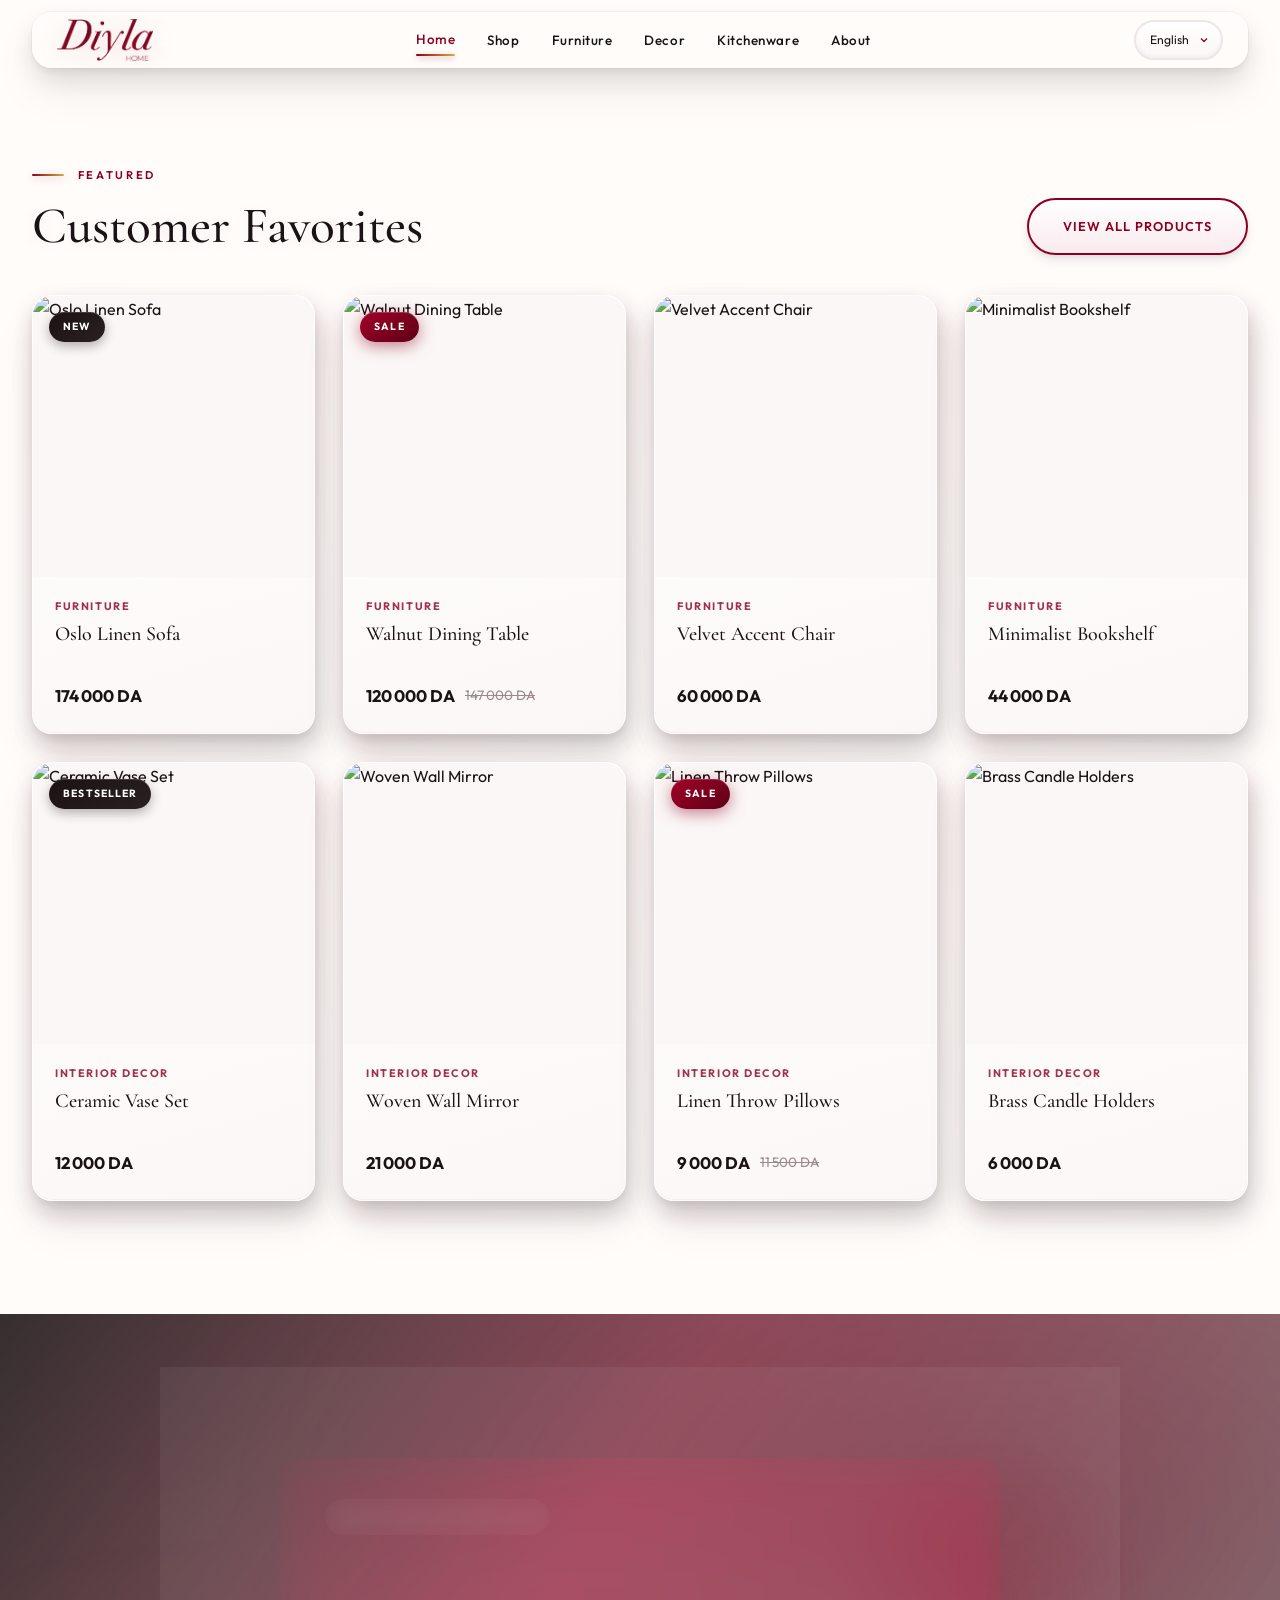
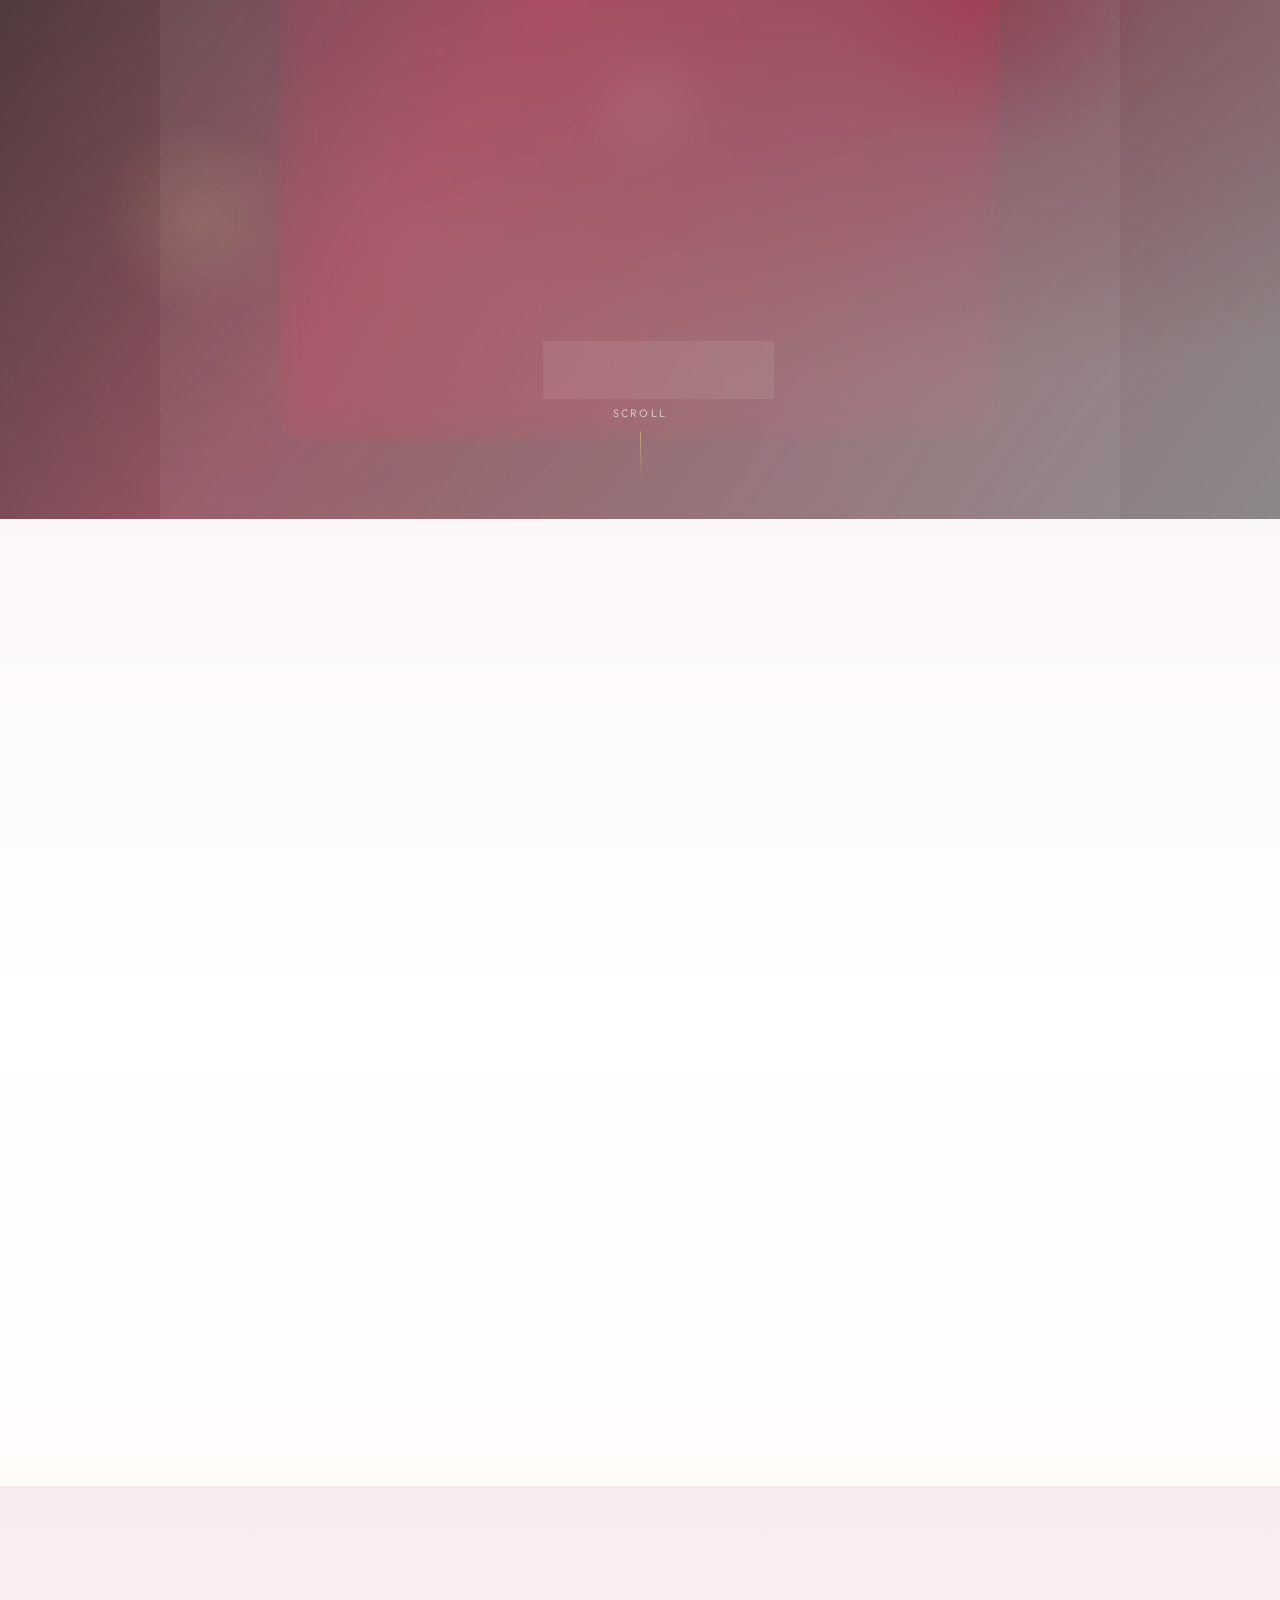
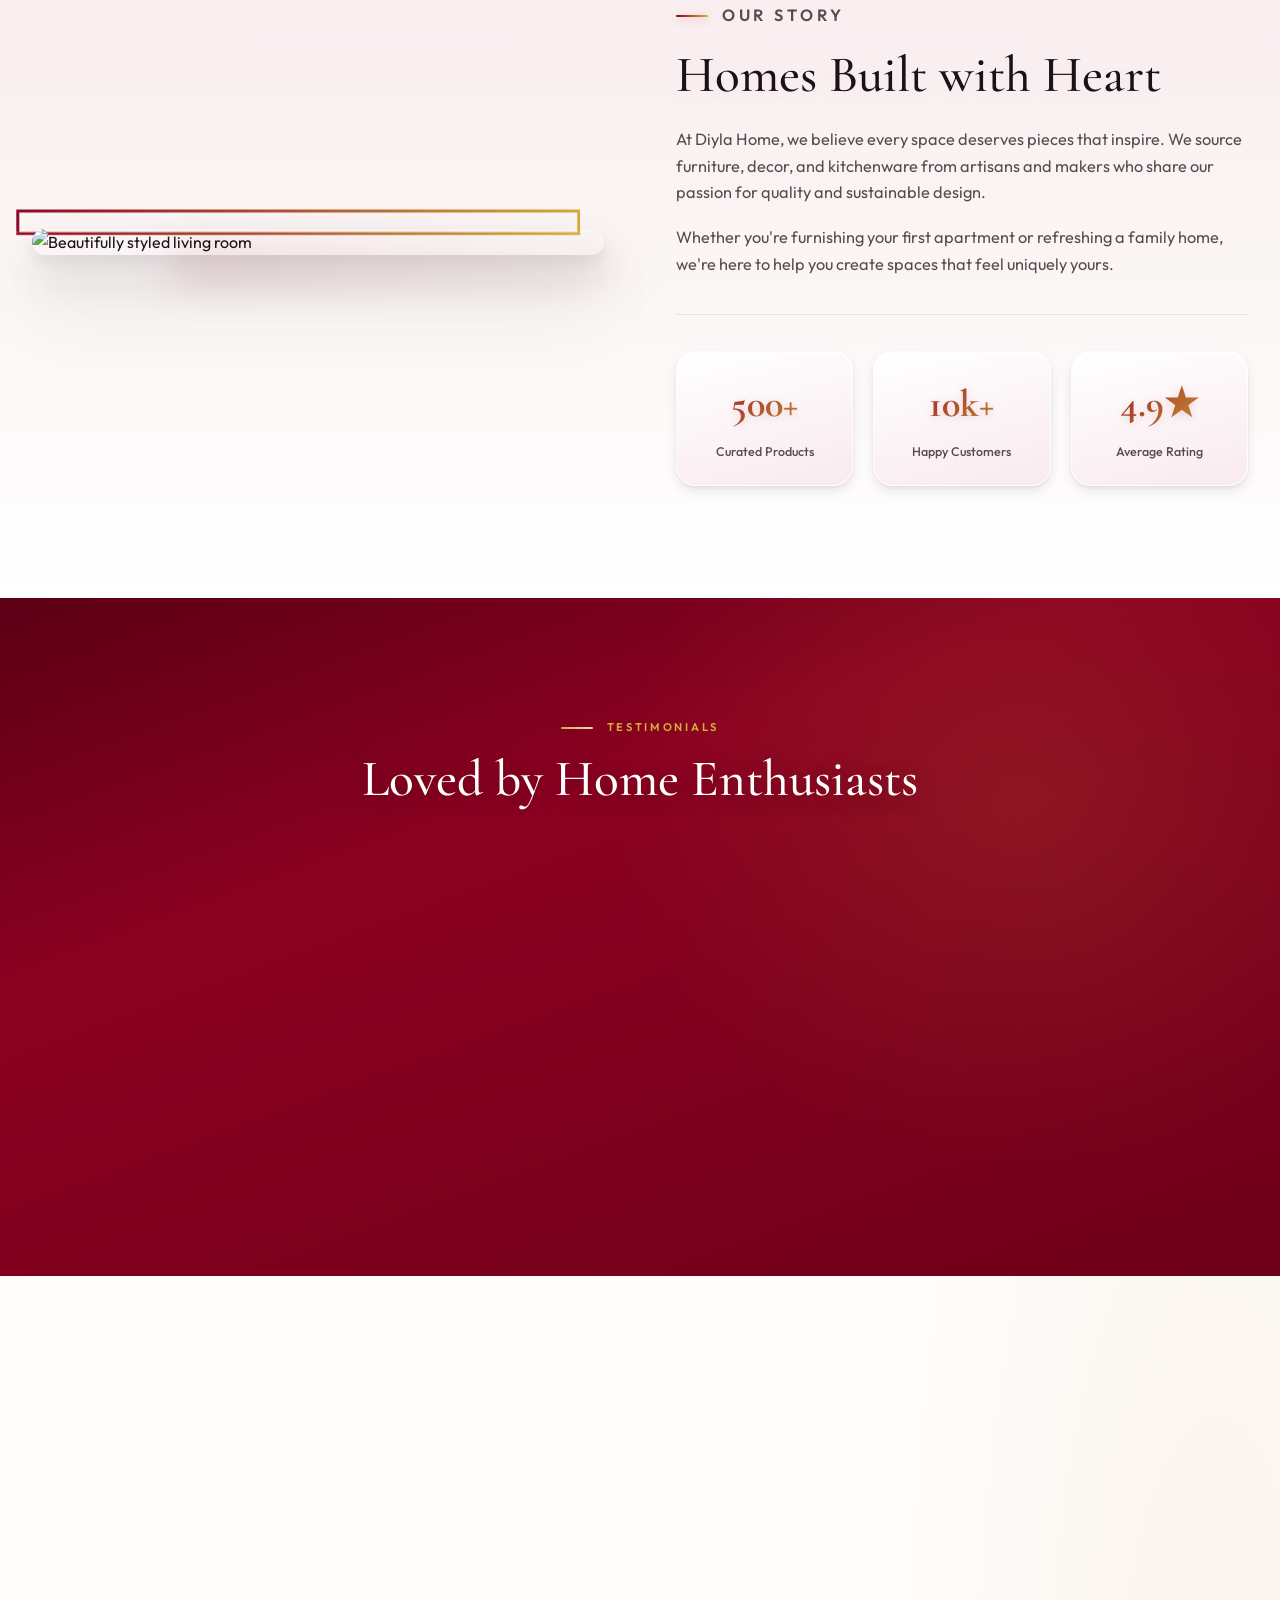
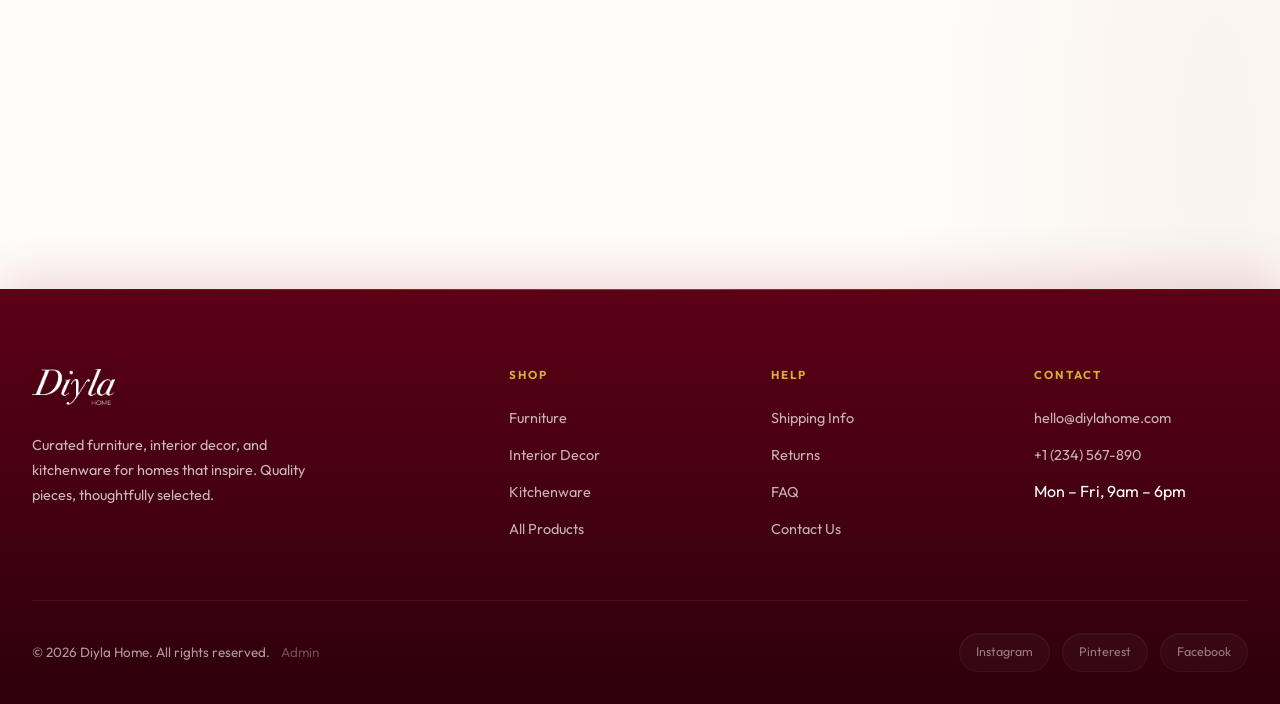
==== commit ff0bb9d1: "Enhance responsive storefront experience Co-authored-by: Cursor <cursoragent@cursor.com>" ====
--- a/index.html
+++ b/index.html
@@ -2,7 +2,7 @@
 <html lang="en" dir="ltr">
 <head>
   <meta charset="UTF-8">
-  <meta name="viewport" content="width=device-width, initial-scale=1.0">
+  <meta name="viewport" content="width=device-width, initial-scale=1, viewport-fit=cover">
   <meta name="description" content="Diyla Home — Curated furniture, interior decor, and kitchenware to transform your living space.">
   <title>Diyla Home — Furniture, Decor & Kitchenware</title>
   <link rel="preconnect" href="https://fonts.googleapis.com">
@@ -44,6 +44,20 @@
     </nav>
   </header>
 
+  <!-- Products first -->
+  <section class="featured featured--primary" id="products">
+    <div class="container">
+      <div class="section-header featured-header">
+        <div>
+          <p class="section-label" data-i18n="featured.label">Featured</p>
+          <h1 class="section-title" data-i18n="featured.title">Customer Favorites</h1>
+        </div>
+        <a href="shop.html" class="btn btn-outline" data-i18n="featured.viewAll">View All Products</a>
+      </div>
+      <div class="product-grid"></div>
+    </div>
+  </section>
+
   <!-- Hero -->
   <section class="hero">
     <div class="hero-bg" style="background-image: url('https://images.unsplash.com/photo-1618221195710-dd6b41faaea6?w=1920&q=80')"></div>
@@ -56,7 +70,7 @@
     <div class="container hero-content">
       <div class="hero-panel">
         <span class="hero-badge" data-i18n="hero.badge">New Collection 2026</span>
-        <h1 data-i18n="hero.title">Where Comfort Meets Timeless Design</h1>
+        <h2 data-i18n="hero.title">Where Comfort Meets Timeless Design</h2>
         <p data-i18n="hero.subtitle">Discover handpicked furniture, elegant decor, and artisan kitchenware — everything you need to create a home that tells your story.</p>
         <div class="hero-buttons">
           <a href="shop.html" class="btn btn-primary" data-i18n="hero.shopCollection">Shop Collection</a>
@@ -67,32 +81,6 @@
     <div class="hero-scroll" aria-hidden="true">
       <span>Scroll</span>
       <div class="hero-scroll-line"></div>
-    </div>
-  </section>
-
-  <!-- Trust Bar -->
-  <section class="trust-bar">
-    <div class="container trust-items">
-      <div class="trust-item">
-        <svg viewBox="0 0 24 24" fill="none" stroke="currentColor" stroke-width="1.5"><path d="M5 12l5 5L20 7"/></svg>
-        <strong data-i18n="trust.qualityTitle">Quality Crafted</strong>
-        <span data-i18n="trust.qualityDesc">Premium materials</span>
-      </div>
-      <div class="trust-item">
-        <svg viewBox="0 0 24 24" fill="none" stroke="currentColor" stroke-width="1.5"><rect x="1" y="3" width="22" height="18" rx="2"/><path d="M1 9h22"/></svg>
-        <strong data-i18n="trust.shippingTitle">Free Shipping</strong>
-        <span data-i18n="trust.shippingDesc">On orders over 20 000 DA</span>
-      </div>
-      <div class="trust-item">
-        <svg viewBox="0 0 24 24" fill="none" stroke="currentColor" stroke-width="1.5"><path d="M12 22s8-4 8-10V5l-8-3-8 3v7c0 6 8 10 8 10z"/></svg>
-        <strong data-i18n="trust.secureTitle">Cash on Delivery</strong>
-        <span data-i18n="trust.secureDesc">Pay when you receive</span>
-      </div>
-      <div class="trust-item">
-        <svg viewBox="0 0 24 24" fill="none" stroke="currentColor" stroke-width="1.5"><path d="M3 9l9-7 9 7v11a2 2 0 01-2 2H5a2 2 0 01-2-2z"/><polyline points="9 22 9 12 15 12 15 22"/></svg>
-        <strong data-i18n="trust.returnsTitle">30-Day Returns</strong>
-        <span data-i18n="trust.returnsDesc">Hassle-free policy</span>
-      </div>
     </div>
   </section>
 
@@ -136,20 +124,6 @@
             </div>
           </div>
         </a>
-      </div>
-    </div>
-  </section>
-
-  <!-- Featured Products -->
-  <section class="featured reveal">
-    <div class="container">
-      <div class="section-header" style="text-align:left;margin-bottom:2.5rem">
-        <p class="section-label" data-i18n="featured.label">Featured</p>
-        <h2 class="section-title" data-i18n="featured.title">Customer Favorites</h2>
-      </div>
-      <div class="product-grid"></div>
-      <div style="text-align:center;margin-top:3rem">
-        <a href="shop.html" class="btn btn-outline" data-i18n="featured.viewAll">View All Products</a>
       </div>
     </div>
   </section>
--- a/css/styles.css
+++ b/css/styles.css
@@ -385,7 +385,8 @@
   50% { opacity: 0.6; transform: scale(0.85); }
 }
 
-.hero h1 {
+.hero h1,
+.hero h2 {
   font-size: clamp(2.8rem, 6.5vw, 4.8rem);
   font-weight: 400;
   margin-bottom: 1.35rem;
@@ -1591,3 +1592,402 @@
   .reveal { opacity: 1; transform: none; }
   .tilt-card, .category-card { transform: none !important; }
 }
+
+/* Production responsive and accessibility pass */
+:root {
+  --page-gutter: clamp(1rem, 4vw, 2rem);
+}
+
+html {
+  overflow-x: clip;
+  scroll-padding-top: calc(var(--header-height) + 1rem);
+  text-size-adjust: 100%;
+  -webkit-text-size-adjust: 100%;
+}
+
+body {
+  min-width: 320px;
+  overflow-wrap: break-word;
+}
+
+[hidden] { display: none !important; }
+
+button,
+input,
+select,
+textarea {
+  font: inherit;
+}
+
+button,
+.btn,
+.filter-tab,
+.mobile-nav a {
+  min-height: 44px;
+}
+
+a:focus-visible,
+button:focus-visible,
+input:focus-visible,
+select:focus-visible,
+textarea:focus-visible {
+  outline: 3px solid rgba(139, 0, 33, 0.55);
+  outline-offset: 3px;
+}
+
+.container {
+  width: min(1280px, calc(100% - (var(--page-gutter) * 2)));
+}
+
+.header {
+  padding-top: max(0.75rem, env(safe-area-inset-top));
+}
+
+.header-inner {
+  min-width: 0;
+}
+
+.menu-toggle {
+  width: 44px;
+  height: 44px;
+  align-items: center;
+  justify-content: center;
+  border-radius: 50%;
+}
+
+.menu-toggle.active span:nth-child(1) { transform: translateY(7px) rotate(45deg); }
+.menu-toggle.active span:nth-child(2) { opacity: 0; }
+.menu-toggle.active span:nth-child(3) { transform: translateY(-7px) rotate(-45deg); }
+
+.mobile-nav {
+  top: calc(max(var(--header-height), env(safe-area-inset-top) + 64px) + 0.5rem);
+  max-height: calc(100dvh - var(--header-height) - env(safe-area-inset-top) - 2rem);
+  overflow-y: auto;
+  overscroll-behavior: contain;
+}
+
+.mobile-nav a:last-child { border-bottom: 0; }
+
+.hero {
+  min-height: clamp(500px, 64svh, 680px);
+}
+
+.hero-content {
+  width: min(720px, calc(100% - (var(--page-gutter) * 2)));
+}
+
+.featured--primary {
+  padding-top: calc(var(--header-height) + clamp(3rem, 6vw, 5rem));
+}
+
+.featured-header {
+  display: flex;
+  align-items: end;
+  justify-content: space-between;
+  gap: 1.5rem;
+  text-align: start;
+  margin-bottom: 2.5rem;
+}
+
+.featured-header .section-title { margin-bottom: 0; }
+.featured-header .btn { flex: 0 0 auto; }
+
+.product-grid {
+  gap: clamp(1rem, 2.2vw, 2rem);
+}
+
+.product-card,
+.product-card-inner {
+  min-width: 0;
+  height: 100%;
+}
+
+.product-card-inner {
+  display: flex;
+  flex-direction: column;
+}
+
+.product-info {
+  display: flex;
+  flex: 1;
+  flex-direction: column;
+}
+
+.product-name {
+  min-height: 2.5em;
+}
+
+.product-price {
+  margin-top: auto;
+  flex-wrap: wrap;
+}
+
+.product-card:focus-within .product-quick-add {
+  opacity: 1;
+  transform: translateY(0);
+}
+
+.product-quick-add:focus-visible {
+  outline-offset: 2px;
+}
+
+.shop-toolbar {
+  position: sticky;
+  top: calc(var(--header-height) + 0.5rem);
+  z-index: 20;
+}
+
+.filter-tabs {
+  min-width: 0;
+}
+
+.checkout-summary {
+  position: sticky;
+  top: calc(var(--header-height) + 1.5rem);
+}
+
+.form-row input,
+.form-row select,
+.form-row textarea {
+  width: 100%;
+  min-height: 48px;
+}
+
+.form-row textarea {
+  line-height: 1.5;
+}
+
+.checkout-submit:disabled {
+  cursor: wait;
+  opacity: 0.65;
+}
+
+.form-error {
+  margin: -0.25rem 0 1rem;
+  padding: 0.8rem 1rem;
+  color: #8b0021;
+  background: #fff0f3;
+  border: 1px solid #efbcc8;
+  border-radius: var(--radius);
+  font-size: 0.9rem;
+}
+
+.checkout-qty button {
+  min-width: 44px;
+  min-height: 44px;
+}
+
+.toast {
+  bottom: max(1.25rem, env(safe-area-inset-bottom));
+  max-width: calc(100% - 2rem);
+  text-align: center;
+}
+
+.back-to-top {
+  right: max(1.25rem, env(safe-area-inset-right));
+  bottom: max(1.25rem, env(safe-area-inset-bottom));
+}
+
+html[dir="rtl"] .featured-header { text-align: right; }
+html[dir="rtl"] .back-to-top {
+  right: auto;
+  left: max(1.25rem, env(safe-area-inset-left));
+}
+
+@media (hover: none), (pointer: coarse) {
+  .product-quick-add {
+    opacity: 1;
+    transform: none;
+  }
+
+  .product-card,
+  .category-card,
+  .story-frame,
+  .stat,
+  .testimonial-card {
+    transform: none !important;
+  }
+}
+
+@media (max-width: 1100px) {
+  .nav { gap: 1.15rem; }
+  .nav a { font-size: 0.78rem; }
+}
+
+@media (max-width: 768px) {
+  :root { --header-height: 72px; }
+
+  body { perspective: none; }
+
+  .header-inner {
+    height: 52px;
+    padding: 0 0.65rem 0 0.9rem;
+    border-radius: 16px;
+  }
+
+  .header .logo img { height: 34px; max-width: 132px; }
+
+  .lang-switcher {
+    min-height: 42px;
+    max-width: 108px;
+    padding-inline: 0.75rem 1.75rem;
+  }
+
+  .hero {
+    min-height: min(580px, 82svh);
+    align-items: flex-end;
+  }
+
+  .hero-content {
+    padding: calc(var(--header-height) + 2.5rem) 0 4.25rem;
+  }
+
+  .hero-panel {
+    padding: clamp(1.4rem, 5vw, 2rem);
+    backdrop-filter: blur(12px);
+  }
+
+  .hero h1,
+  .hero h2 {
+    font-size: clamp(2.35rem, 11vw, 3.5rem);
+  }
+
+  .hero p {
+    font-size: 1rem;
+    line-height: 1.6;
+    margin-bottom: 1.5rem;
+  }
+
+  .hero-badge {
+    margin-bottom: 1rem;
+    letter-spacing: 0.14em;
+  }
+
+  .hero-scroll { display: none; }
+
+  .featured,
+  .categories,
+  .story,
+  .testimonials,
+  .newsletter {
+    padding-block: clamp(4rem, 12vw, 5rem);
+  }
+
+  .featured--primary {
+    padding-top: calc(var(--header-height) + env(safe-area-inset-top) + 2.5rem);
+  }
+
+  .section-header { margin-bottom: 2.25rem; }
+
+  .featured-header {
+    align-items: stretch;
+    flex-direction: column;
+  }
+
+  .featured-header .btn {
+    align-self: flex-start;
+  }
+
+  .category-card {
+    aspect-ratio: 4 / 5;
+  }
+
+  .category-link {
+    opacity: 1;
+    transform: none;
+  }
+
+  .shop-toolbar {
+    top: calc(var(--header-height) + env(safe-area-inset-top));
+    padding: 0.85rem;
+    align-items: stretch;
+  }
+
+  .filter-tabs {
+    flex-wrap: nowrap;
+    width: 100%;
+    padding-bottom: 0.25rem;
+    overflow-x: auto;
+    scrollbar-width: none;
+    -webkit-overflow-scrolling: touch;
+  }
+
+  .filter-tabs::-webkit-scrollbar { display: none; }
+  .filter-tab { flex: 0 0 auto; }
+  .shop-count { align-self: flex-start; }
+
+  .checkout-page {
+    padding-top: calc(var(--header-height) + env(safe-area-inset-top) + 2rem);
+  }
+
+  .checkout-layout { gap: 1.25rem; }
+  .checkout-summary { position: static; order: -1; }
+  .checkout-form,
+  .checkout-summary { padding: 1.25rem; }
+
+  .footer {
+    padding-top: 4rem;
+    padding-bottom: max(2rem, env(safe-area-inset-bottom));
+  }
+
+  .social-links {
+    flex-wrap: wrap;
+    justify-content: center;
+  }
+}
+
+@media (max-width: 560px) {
+  .product-grid {
+    grid-template-columns: repeat(2, minmax(0, 1fr));
+    gap: 0.85rem;
+  }
+
+  .product-info { padding: 1rem; }
+  .product-name { font-size: 1.05rem; }
+  .product-category { font-size: 0.6rem; letter-spacing: 0.1em; }
+  .product-price .current { font-size: 0.95rem; }
+
+  .product-quick-add {
+    left: 0.65rem;
+    right: 0.65rem;
+    bottom: 0.65rem;
+    min-height: 42px;
+    padding: 0.65rem 0.4rem;
+    font-size: 0.68rem;
+  }
+
+  .product-badge {
+    top: 0.65rem;
+    left: 0.65rem;
+    padding: 0.35rem 0.65rem;
+  }
+
+  .story-stats {
+    grid-template-columns: repeat(3, minmax(0, 1fr));
+    gap: 0.5rem;
+  }
+
+  .stat { padding: 1rem 0.35rem; }
+  .stat strong { font-size: 1.65rem; }
+  .stat span { font-size: 0.68rem; }
+
+  .newsletter-box { padding: 2.5rem 1.25rem; }
+
+  .checkout-product img {
+    width: 80px;
+    height: 80px;
+  }
+
+  .checkout-qty-row {
+    align-items: flex-start;
+    flex-direction: column;
+  }
+}
+
+@media (max-width: 360px) {
+  .header-actions { gap: 0.25rem; }
+  .lang-switcher { max-width: 92px; font-size: 0.7rem; }
+  .product-grid { grid-template-columns: 1fr; }
+  .product-name { min-height: 0; }
+  .story-stats { grid-template-columns: 1fr; }
+}
